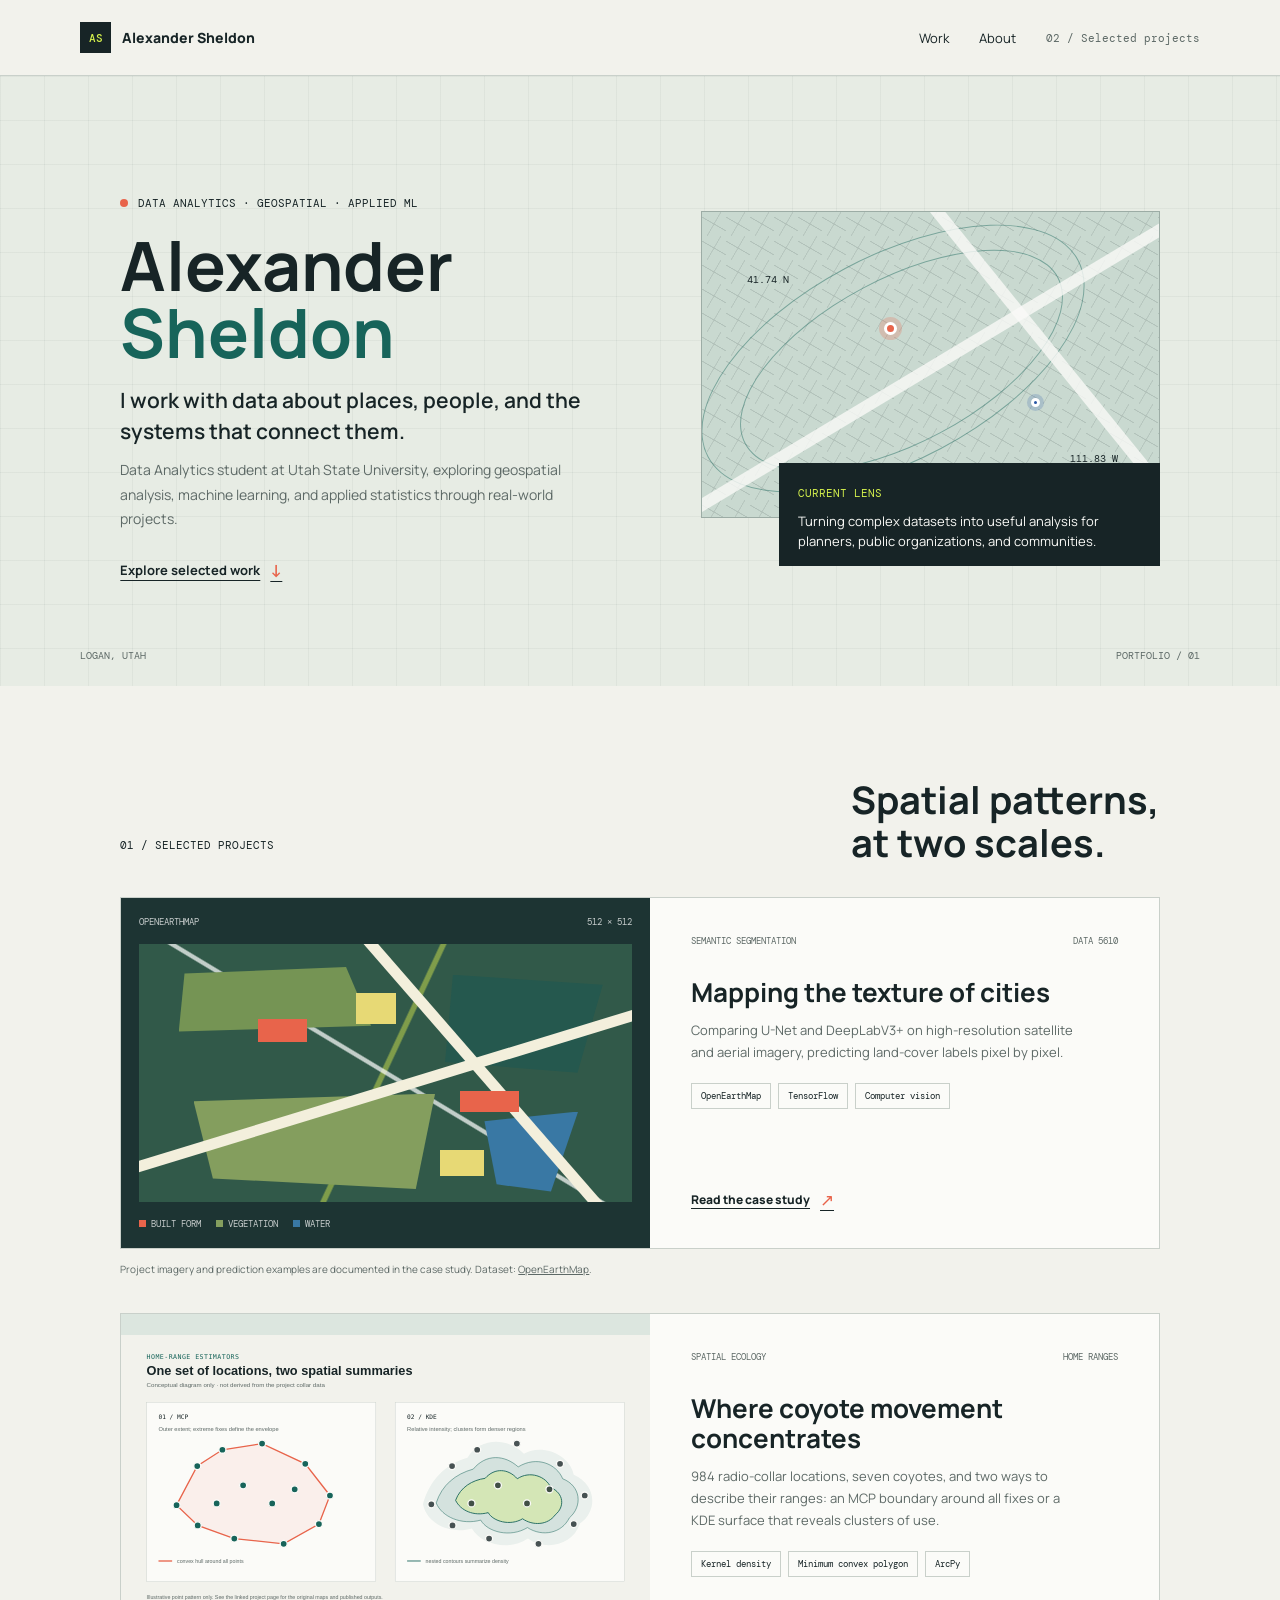
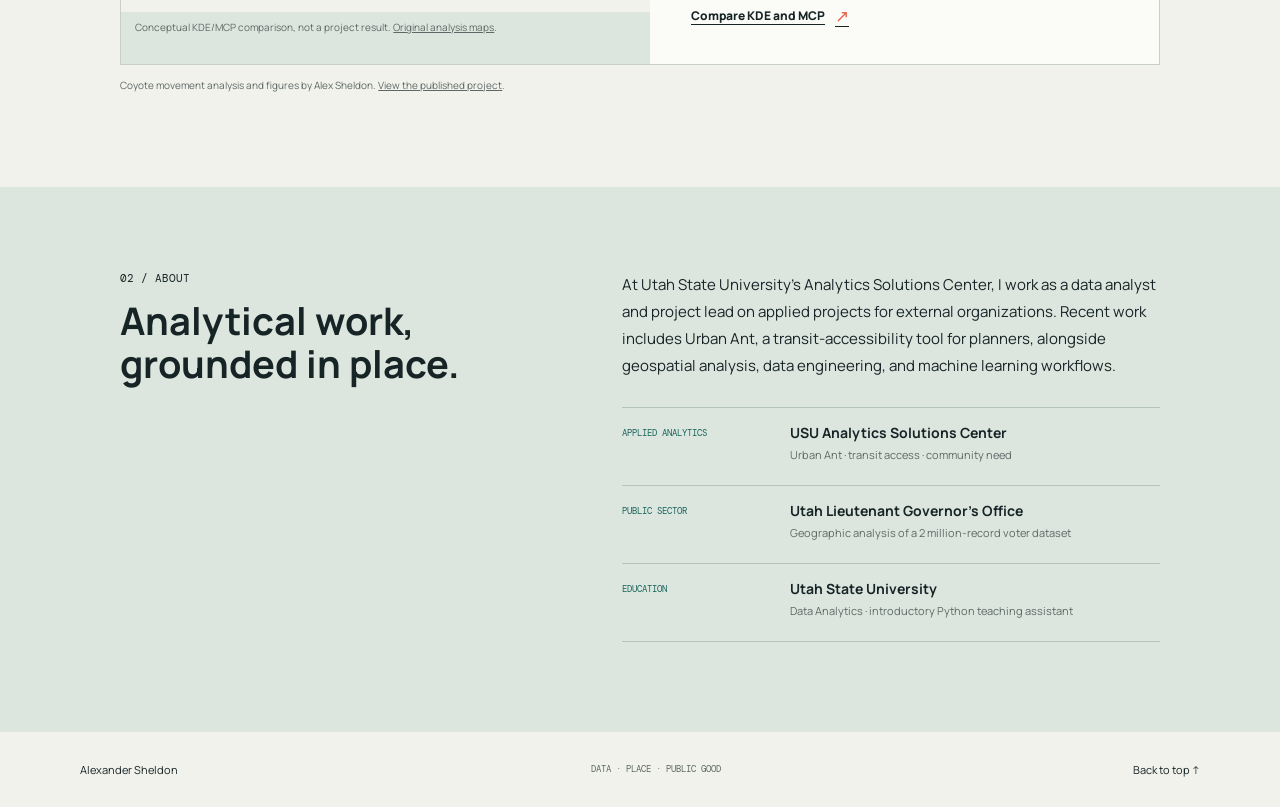
==== index.html @ 0cab78b7 "initial projects" ====
<!doctype html>
<html lang="en">
<head>
  <meta charset="utf-8">
  <meta name="viewport" content="width=device-width, initial-scale=1">
  <meta name="theme-color" content="#f2f2ec">
  <meta name="description" content="Alexander Sheldon is a Utah State University data analytics student working across geospatial analysis, machine learning, and applied statistics.">
  <title>Alexander Sheldon | Data, Place &amp; Analysis</title>
  <link rel="preconnect" href="https://fonts.googleapis.com">
  <link rel="preconnect" href="https://fonts.gstatic.com" crossorigin>
  <link href="https://fonts.googleapis.com/css2?family=DM+Mono:wght@400;500&family=Manrope:wght@400;500;600;700;800&display=swap" rel="stylesheet">
  <link rel="stylesheet" href="styles.css">
</head>
<body>
  <a class="skip-link" href="#main">Skip to content</a>
  <header class="site-header">
    <a class="wordmark" href="index.html" aria-label="Alexander Sheldon home">
      <span class="wordmark-mark">AS</span>
      <span>Alexander Sheldon</span>
    </a>
    <nav class="site-nav" aria-label="Main navigation">
      <a href="#work">Work</a>
      <a href="#about">About</a>
      <a class="nav-index" href="#work">02 / Selected projects</a>
    </nav>
  </header>

  <main id="main">
    <section class="intro" aria-labelledby="intro-title">
      <div class="intro-copy">
        <p class="eyebrow"><span class="eyebrow-dot"></span> Data analytics &middot; Geospatial &middot; Applied ML</p>
        <h1 id="intro-title">Alexander<br><span>Sheldon</span></h1>
        <p class="intro-lede">I work with data about places, people, and the systems that connect them.</p>
        <p class="intro-detail">Data Analytics student at Utah State University, exploring geospatial analysis, machine learning, and applied statistics through real-world projects.</p>
        <a class="text-link" href="#work">Explore selected work <span aria-hidden="true">&darr;</span></a>
      </div>
      <div class="intro-aside" aria-label="Current focus">
        <div class="map-grid" aria-hidden="true">
          <span class="map-ring map-ring-one"></span>
          <span class="map-ring map-ring-two"></span>
          <span class="map-path map-path-one"></span>
          <span class="map-path map-path-two"></span>
          <span class="map-point map-point-one"></span>
          <span class="map-point map-point-two"></span>
          <span class="map-label map-label-one">41.74 N</span>
          <span class="map-label map-label-two">111.83 W</span>
        </div>
        <div class="aside-caption">
          <span class="mono-label">CURRENT LENS</span>
          <p>Turning complex datasets into useful analysis for planners, public organizations, and communities.</p>
        </div>
      </div>
      <div class="intro-footer mono-label"><span>LOGAN, UTAH</span><span>PORTFOLIO / 01</span></div>
    </section>

    <section class="work-section section-wrap" id="work" aria-labelledby="work-title">
      <div class="section-heading">
        <p class="eyebrow">01 / Selected projects</p>
        <h2 id="work-title">Spatial patterns,<br>at two scales.</h2>
      </div>
      <article class="project-feature">
        <div class="project-graphic" aria-hidden="true">
          <div class="graphic-topline"><span>OPENEARTHMAP</span><span>512 &times; 512</span></div>
          <div class="graphic-map">
            <span class="graphic-block block-a"></span>
            <span class="graphic-block block-b"></span>
            <span class="graphic-block block-c"></span>
            <span class="graphic-road road-a"></span>
            <span class="graphic-road road-b"></span>
            <span class="graphic-water"></span>
            <span class="graphic-building building-a"></span>
            <span class="graphic-building building-b"></span>
            <span class="graphic-building building-c"></span>
            <span class="graphic-building building-d"></span>
          </div>
          <div class="graphic-legend"><span><i class="legend-building"></i> BUILT FORM</span><span><i class="legend-green"></i> VEGETATION</span><span><i class="legend-water"></i> WATER</span></div>
        </div>
        <div class="project-summary">
          <div class="project-meta mono-label"><span>SEMANTIC SEGMENTATION</span><span>DATA 5610</span></div>
          <h3>Mapping the texture of cities</h3>
          <p>Comparing U-Net and DeepLabV3+ on high-resolution satellite and aerial imagery, predicting land-cover labels pixel by pixel.</p>
          <div class="tag-row" aria-label="Project methods">
            <span>OpenEarthMap</span><span>TensorFlow</span><span>Computer vision</span>
          </div>
          <a class="arrow-link" href="projects/openearthmap-segmentation/index.html">Read the case study <span aria-hidden="true">&#8599;</span></a>
        </div>
      </article>
      <p class="attribution-note">Project imagery and prediction examples are documented in the case study. Dataset: <a href="https://doi.org/10.5281/zenodo.7223446">OpenEarthMap</a>.</p>
      <article class="project-feature project-feature-secondary">
        <figure class="project-image">
          <img src="assets/coyote-kde-mcp-schematic.svg" alt="Conceptual comparison: an MCP polygon follows the outermost points, while KDE density contours surround the denser clusters. This is not a map of the study data.">
          <figcaption>Conceptual KDE/MCP comparison, not a project result. <a href="https://sites.google.com/view/alexandersheldon-portfolio/home-range-analysis-a-geospatial-analysis-of-coyote-movement-patterns">Original analysis maps</a>.</figcaption>
        </figure>
        <div class="project-summary">
          <div class="project-meta mono-label"><span>SPATIAL ECOLOGY</span><span>HOME RANGES</span></div>
          <h3>Where coyote movement concentrates</h3>
          <p>984 radio-collar locations, seven coyotes, and two ways to describe their ranges: an MCP boundary around all fixes or a KDE surface that reveals clusters of use.</p>
          <div class="tag-row" aria-label="Project methods">
            <span>Kernel density</span><span>Minimum convex polygon</span><span>ArcPy</span>
          </div>
          <a class="arrow-link" href="projects/coyote-home-range/index.html">Compare KDE and MCP <span aria-hidden="true">&#8599;</span></a>
        </div>
      </article>
      <p class="attribution-note">Coyote movement analysis and figures by Alex Sheldon. <a href="https://sites.google.com/view/alexandersheldon-portfolio/home-range-analysis-a-geospatial-analysis-of-coyote-movement-patterns">View the published project</a>.</p>
    </section>

    <section class="about-section" id="about" aria-labelledby="about-title">
      <div class="section-wrap about-grid">
        <div>
          <p class="eyebrow">02 / About</p>
          <h2 id="about-title">Analytical work,<br>grounded in place.</h2>
        </div>
        <div class="about-copy">
          <p>At Utah State University's Analytics Solutions Center, I work as a data analyst and project lead on applied projects for external organizations. Recent work includes Urban Ant, a transit-accessibility tool for planners, alongside geospatial analysis, data engineering, and machine learning workflows.</p>
          <div class="experience-list">
            <article class="experience-row">
              <span class="mono-label">APPLIED ANALYTICS</span>
              <div><h3>USU Analytics Solutions Center</h3><p>Urban Ant &middot; transit access &middot; community need</p></div>
            </article>
            <article class="experience-row">
              <span class="mono-label">PUBLIC SECTOR</span>
              <div><h3>Utah Lieutenant Governor's Office</h3><p>Geographic analysis of a 2 million-record voter dataset</p></div>
            </article>
            <article class="experience-row">
              <span class="mono-label">EDUCATION</span>
              <div><h3>Utah State University</h3><p>Data Analytics &middot; introductory Python teaching assistant</p></div>
            </article>
          </div>
        </div>
      </div>
    </section>
  </main>

  <footer class="site-footer">
    <span>Alexander Sheldon</span>
    <span class="mono-label">DATA &middot; PLACE &middot; PUBLIC GOOD</span>
    <a href="#main">Back to top &uarr;</a>
  </footer>
</body>
</html>
---- styles.css ----
:root {
  color-scheme: light;
  --paper: #f2f2ec;
  --white: #fbfbf8;
  --ink: #172426;
  --muted: #5d6966;
  --line: #c9d0ca;
  --forest: #17645a;
  --lime: #d3ef4c;
  --coral: #e8644b;
  --blue: #2856a4;
  --mono: "DM Mono", "Courier New", monospace;
  --sans: "Manrope", "Segoe UI", sans-serif;
  font-family: var(--sans);
  font-synthesis: none;
  text-rendering: optimizeLegibility;
  background: var(--paper);
  color: var(--ink);
}

* { box-sizing: border-box; }

html { scroll-behavior: smooth; }

body {
  margin: 0;
  min-width: 320px;
  background: var(--paper);
  color: var(--ink);
}

a { color: inherit; }

a:focus-visible {
  outline: 3px solid var(--coral);
  outline-offset: 4px;
}

.skip-link {
  position: absolute;
  z-index: 10;
  top: 8px;
  left: 8px;
  padding: 10px 14px;
  transform: translateY(-160%);
  background: var(--ink);
  color: white;
}

.skip-link:focus { transform: translateY(0); }

.site-header {
  min-height: 76px;
  padding: 0 6.25%;
  display: flex;
  align-items: center;
  justify-content: space-between;
  border-bottom: 1px solid var(--line);
}

.wordmark {
  display: inline-flex;
  align-items: center;
  gap: 11px;
  text-decoration: none;
  font-size: 14px;
  font-weight: 800;
}

.wordmark-mark {
  width: 31px;
  aspect-ratio: 1;
  display: grid;
  place-items: center;
  background: var(--ink);
  color: var(--lime);
  font: 500 11px var(--mono);
}

.site-nav { display: flex; align-items: center; gap: 30px; }
.site-nav a { font-size: 13px; text-decoration: none; }
.site-nav a:hover, .text-link:hover, .arrow-link:hover { color: var(--forest); }
.site-nav .nav-index { color: var(--muted); font: 11px var(--mono); }

.intro {
  position: relative;
  min-height: 610px;
  padding: 82px 9.4% 67px;
  display: grid;
  grid-template-columns: minmax(0, 1.05fr) minmax(320px, .95fr);
  align-items: center;
  gap: 7%;
  overflow: hidden;
  background-color: #e7ece4;
  background-image: linear-gradient(rgba(23, 36, 38, .045) 1px, transparent 1px), linear-gradient(90deg, rgba(23, 36, 38, .045) 1px, transparent 1px);
  background-size: 44px 44px;
}

.intro-copy { position: relative; z-index: 1; max-width: 610px; }
.eyebrow, .mono-label { font: 11px var(--mono); letter-spacing: 0; }
.eyebrow { display: flex; align-items: center; gap: 10px; margin: 0 0 22px; text-transform: uppercase; }
.eyebrow-dot { width: 8px; height: 8px; border-radius: 50%; background: var(--coral); }

h1, h2, h3, p { margin-top: 0; }

h1 {
  margin-bottom: 20px;
  font-size: 68px;
  line-height: .98;
  font-weight: 700;
}

h1 span { color: var(--forest); }
.intro-lede { max-width: 480px; margin-bottom: 12px; font-size: 21px; line-height: 1.45; font-weight: 600; }
.intro-detail { max-width: 460px; margin-bottom: 26px; color: var(--muted); font-size: 14px; line-height: 1.75; }
.text-link { display: inline-flex; align-items: center; gap: 10px; font-size: 13px; font-weight: 700; text-decoration-thickness: 1px; text-underline-offset: 5px; }
.text-link span { color: var(--coral); font-size: 17px; }

.intro-aside { position: relative; min-height: 355px; align-self: center; display: flex; align-items: flex-end; }
.map-grid { position: absolute; inset: 0 0 48px; overflow: hidden; background: #c9d9d0; border: 1px solid rgba(23, 36, 38, .25); }
.map-grid::before, .map-grid::after { content: ""; position: absolute; inset: 0; background-size: 24px 24px; pointer-events: none; }
.map-grid::before { background-image: linear-gradient(30deg, transparent 48%, rgba(23, 36, 38, .13) 49%, rgba(23, 36, 38, .13) 51%, transparent 52%); }
.map-grid::after { background-image: linear-gradient(120deg, transparent 48%, rgba(23, 36, 38, .1) 49%, rgba(23, 36, 38, .1) 51%, transparent 52%); }
.map-ring { position: absolute; z-index: 1; border: 1px solid rgba(23, 100, 90, .45); border-radius: 50%; transform: rotate(-28deg); }
.map-ring-one { width: 355px; height: 165px; top: 66px; left: 5%; }
.map-ring-two { width: 420px; height: 205px; top: 44px; left: -4%; }
.map-path { position: absolute; z-index: 2; height: 12px; background: rgba(251, 251, 248, .8); transform: rotate(-31deg); }
.map-path-one { width: 125%; top: 48%; left: -11%; }
.map-path-two { width: 85%; top: 33%; left: 28%; transform: rotate(51deg); }
.map-point { position: absolute; z-index: 3; width: 13px; height: 13px; border: 3px solid white; border-radius: 50%; background: var(--coral); box-shadow: 0 0 0 5px rgba(232, 100, 75, .24); }
.map-point-one { top: 36%; left: 40%; }
.map-point-two { top: 61%; left: 72%; width: 9px; height: 9px; background: var(--blue); box-shadow: 0 0 0 4px rgba(40, 86, 164, .2); }
.map-label { position: absolute; z-index: 3; color: var(--ink); font: 10px var(--mono); }
.map-label-one { top: 20%; left: 10%; }
.map-label-two { right: 9%; bottom: 17%; }
.aside-caption { position: relative; z-index: 4; width: 83%; margin-left: auto; padding: 17px 19px 15px; background: var(--ink); color: var(--white); }
.aside-caption .mono-label { color: var(--lime); }
.aside-caption p { margin: 9px 0 0; font-size: 13px; line-height: 1.55; }
.intro-footer { position: absolute; right: 6.25%; bottom: 24px; left: 6.25%; display: flex; justify-content: space-between; color: var(--muted); font-size: 10px; }

.section-wrap { padding-right: 9.4%; padding-left: 9.4%; }
.work-section { padding-top: 92px; padding-bottom: 94px; }
.section-heading { display: flex; align-items: flex-end; justify-content: space-between; gap: 30px; margin-bottom: 33px; }
.section-heading .eyebrow { margin-bottom: 12px; }
h2 { margin-bottom: 0; font-size: 38px; line-height: 1.13; font-weight: 700; }
.project-feature { display: grid; grid-template-columns: 1.02fr .98fr; min-height: 350px; border: 1px solid var(--line); background: var(--white); }
.project-feature-secondary { margin-top: 36px; }
.project-image { min-height: 350px; margin: 0; display: flex; flex-direction: column; justify-content: center; overflow: hidden; background: #dce6df; }
.project-image img { width: 100%; height: auto; display: block; }
.project-image figcaption { padding: 8px 14px; color: var(--muted); font-size: 10px; line-height: 1.45; }
.project-graphic { min-height: 350px; padding: 18px; display: flex; flex-direction: column; justify-content: space-between; overflow: hidden; background: #1d3433; color: #fff; }
.graphic-topline, .graphic-legend { display: flex; justify-content: space-between; gap: 10px; color: rgba(255,255,255,.75); font: 9px var(--mono); }
.graphic-map { position: relative; flex: 1; margin: 16px 0; overflow: hidden; background: #315949; background-image: linear-gradient(31deg, transparent 49.5%, rgba(255,255,255,.7) 49.8%, rgba(255,255,255,.7) 50.4%, transparent 50.7%), linear-gradient(115deg, transparent 49%, rgba(222,239,76,.45) 49.3%, rgba(222,239,76,.45) 50%, transparent 50.3%); }
.graphic-block { position: absolute; display: block; background: #759454; }
.block-a { width: 39%; height: 25%; left: 8%; top: 9%; clip-path: polygon(3% 10%, 87% 0, 100% 91%, 0 100%); }
.block-b { width: 32%; height: 38%; right: 6%; top: 12%; background: #25584e; clip-path: polygon(5% 0, 100% 10%, 84% 100%, 0 89%); }
.block-c { width: 49%; height: 37%; left: 11%; bottom: 5%; background: #849e5e; clip-path: polygon(0 8%, 100% 0, 92% 100%, 8% 89%); }
.graphic-road { position: absolute; z-index: 2; display: block; height: 11px; background: #f3efdc; }
.road-a { width: 130%; top: 53%; left: -12%; transform: rotate(-17deg); }
.road-b { width: 85%; top: 39%; left: 23%; transform: rotate(49deg); }
.graphic-water { position: absolute; z-index: 1; right: 11%; bottom: 4%; width: 19%; height: 31%; background: #3978a4; clip-path: polygon(0 12%, 100% 0, 71% 100%, 13% 91%); }
.graphic-building { position: absolute; z-index: 3; display: block; background: var(--coral); }
.building-a { width: 10%; height: 9%; left: 24%; top: 29%; }
.building-b { width: 8%; height: 12%; left: 44%; top: 19%; background: #e7d975; }
.building-c { width: 12%; height: 8%; right: 23%; top: 57%; }
.building-d { width: 9%; height: 10%; left: 61%; bottom: 10%; background: #e7d975; }
.graphic-legend { justify-content: flex-start; gap: 15px; }
.graphic-legend span { display: inline-flex; align-items: center; gap: 5px; }
.graphic-legend i { width: 7px; height: 7px; display: inline-block; }
.legend-building { background: var(--coral); }
.legend-green { background: #849e5e; }
.legend-water { background: #3978a4; }
.project-summary { padding: 37px 8%; display: flex; flex-direction: column; align-items: flex-start; }
.project-meta { width: 100%; display: flex; justify-content: space-between; gap: 12px; color: var(--muted); font-size: 9px; }
.project-summary h3 { margin: 31px 0 11px; font-size: 26px; line-height: 1.15; }
.project-summary > p { max-width: 390px; margin-bottom: 20px; color: var(--muted); font-size: 13px; line-height: 1.7; }
.tag-row { display: flex; flex-wrap: wrap; gap: 7px; margin-bottom: 25px; }
.tag-row span { padding: 6px 9px; border: 1px solid var(--line); font: 9px var(--mono); }
.arrow-link { margin-top: auto; display: inline-flex; align-items: center; gap: 10px; font-size: 12px; font-weight: 800; text-decoration-thickness: 1px; text-underline-offset: 4px; }
.arrow-link span { color: var(--coral); font-size: 17px; }
.attribution-note { margin: 13px 0 0; color: var(--muted); font-size: 10px; line-height: 1.5; }

.about-section { padding: 84px 0 90px; background: #dce6df; }
.about-grid { display: grid; grid-template-columns: .85fr 1.15fr; gap: 10%; }
.about-grid .eyebrow { margin-bottom: 14px; }
.about-copy > p { margin-bottom: 28px; font-size: 15px; line-height: 1.8; }
.experience-list { border-top: 1px solid #b5c4bb; }
.experience-row { min-height: 78px; padding: 15px 0; display: grid; grid-template-columns: 150px 1fr; gap: 18px; border-bottom: 1px solid #b5c4bb; }
.experience-row > .mono-label { padding-top: 4px; color: var(--forest); font-size: 9px; }
.experience-row h3 { margin-bottom: 5px; font-size: 14px; }
.experience-row p { margin: 0; color: var(--muted); font-size: 11px; line-height: 1.5; }

.site-footer { min-height: 75px; padding: 18px 6.25%; display: flex; align-items: center; justify-content: space-between; gap: 16px; font-size: 11px; }
.site-footer .mono-label { color: var(--muted); font-size: 9px; }
.site-footer a { text-decoration: none; }

.project-main { max-width: 1240px; margin: 0 auto; padding: 34px 8% 92px; }
.project-breadcrumb { margin-bottom: 38px; color: var(--muted); font: 10px var(--mono); }
.project-breadcrumb a { text-underline-offset: 3px; }
.project-hero-heading { max-width: 980px; margin-bottom: 34px; }
.project-kicker { margin-bottom: 16px; color: var(--forest); font: 11px var(--mono); }
.project-title { max-width: 900px; margin-bottom: 18px; font-size: 58px; line-height: 1.02; }
.project-lede { max-width: 760px; margin-bottom: 0; color: var(--muted); font-size: 18px; line-height: 1.65; }
.project-facts { margin: 29px 0 31px; display: grid; grid-template-columns: repeat(4, 1fr); border-top: 1px solid var(--line); border-bottom: 1px solid var(--line); }
.project-facts div { padding: 14px 12px 14px 0; }
.project-facts div + div { padding-left: 14px; border-left: 1px solid var(--line); }
.project-facts dt { margin-bottom: 6px; color: var(--muted); font: 9px var(--mono); text-transform: uppercase; }
.project-facts dd { margin: 0; font-size: 12px; font-weight: 700; }
.comparison-figure { margin: 0; background: var(--ink); }
.comparison-figure img { width: 100%; height: auto; display: block; }
.comparison-figure figcaption { padding: 12px 15px; color: rgba(255,255,255,.83); font-size: 11px; line-height: 1.5; }
.project-content { margin-top: 74px; }
.project-section { padding: 32px 0 38px; display: grid; grid-template-columns: minmax(170px, .55fr) minmax(0, 1.45fr); gap: 8%; border-top: 1px solid var(--line); }
.project-section > div { min-width: 0; }
.section-number { margin-bottom: 10px; color: var(--coral); font: 10px var(--mono); }
.project-section h2 { font-size: 26px; }
.project-copy p { margin-bottom: 16px; color: #33423f; font-size: 14px; line-height: 1.8; }
.project-copy p:last-child { margin-bottom: 0; }
.class-list { margin: 20px 0 0; padding: 0; display: flex; flex-wrap: wrap; gap: 7px; list-style: none; }
.class-list li { padding: 7px 10px; border: 1px solid var(--line); background: var(--white); font-size: 11px; }
.class-warning { margin-top: 21px; padding: 15px 18px; border-left: 4px solid var(--coral); background: #f8e9df; }
.class-warning p { margin: 0; color: var(--ink); font-size: 12px; line-height: 1.7; }
.model-list { border-top: 1px solid var(--line); }
.model-row { padding: 20px 0; display: grid; grid-template-columns: 170px 1fr; gap: 20px; border-bottom: 1px solid var(--line); }
.model-row h3 { margin: 0; font-size: 16px; }
.model-row p { margin: 0; color: var(--muted); font-size: 13px; line-height: 1.7; }
.metric-wrap { max-width: 100%; overflow-x: auto; }
.metric-table { width: 100%; border-collapse: collapse; text-align: left; font-size: 12px; }
.metric-table caption { padding: 0 0 9px; color: var(--muted); font-size: 11px; text-align: left; }
.metric-table th, .metric-table td { padding: 13px 12px; border-bottom: 1px solid var(--line); white-space: nowrap; }
.metric-table th { color: var(--muted); font: 9px var(--mono); text-transform: uppercase; }
.metric-table tbody th { color: var(--ink); font: 700 12px var(--sans); text-transform: none; }
.metric-note { margin-top: 17px !important; padding: 15px 18px; background: #e5ece5; font-size: 12px !important; }
.observation-list { margin: 0; padding-left: 19px; }
.observation-list li { margin: 0 0 11px; color: #33423f; font-size: 13px; line-height: 1.7; }
.project-source-list { margin: 0; padding: 0; list-style: none; border-top: 1px solid var(--line); }
.project-source-list li { padding: 13px 0; border-bottom: 1px solid var(--line); font-size: 12px; line-height: 1.5; }
.project-source-list a { font-weight: 700; text-underline-offset: 3px; }
.citation { margin-top: 21px !important; color: var(--muted) !important; font-size: 11px !important; }
.back-to-work { display: inline-block; margin-top: 40px; font-size: 12px; font-weight: 800; text-underline-offset: 4px; }
.project-figure-grid { display: grid; grid-template-columns: repeat(2, minmax(0, 1fr)); gap: 16px; }
.home-range-figure { min-width: 0; margin: 0; border: 1px solid var(--line); background: var(--white); }
.home-range-figure img { width: 100%; height: auto; display: block; }
.home-range-figure figcaption { padding: 11px 13px; color: var(--muted); font-size: 11px; line-height: 1.55; }
.method-table { width: 100%; border-collapse: collapse; text-align: left; font-size: 12px; }
.method-table th, .method-table td { padding: 13px 11px; border-bottom: 1px solid var(--line); vertical-align: top; line-height: 1.6; }
.method-table thead th { color: var(--muted); font: 9px var(--mono); text-transform: uppercase; }
.method-table tbody th { width: 115px; font-size: 12px; }
.method-table-wrap { max-width: 100%; overflow-x: auto; }

@media (max-width: 850px) {
  .intro { min-height: auto; padding: 66px 7% 80px; grid-template-columns: 1fr; gap: 35px; }
  .intro-aside { width: min(100%, 540px); min-height: 310px; }
  .section-wrap { padding-right: 7%; padding-left: 7%; }
  .project-summary { padding: 30px 7%; }
  .project-image { min-height: 0; }
  .about-grid { grid-template-columns: 1fr; gap: 27px; }
  .project-main { padding-right: 7%; padding-left: 7%; }
  .project-facts { grid-template-columns: repeat(2, 1fr); }
  .project-facts div:nth-child(3) { padding-left: 0; border-left: 0; }
  .project-facts div:nth-child(n + 3) { border-top: 1px solid var(--line); }
}

@media (max-width: 600px) {
  .site-header { min-height: 65px; padding: 0 5%; }
  .site-nav { gap: 16px; }
  .site-nav a { font-size: 12px; }
  .site-nav .nav-index { display: none; }
  .wordmark { gap: 8px; font-size: 12px; }
  .intro { padding: 57px 6% 74px; }
  h1 { font-size: 52px; }
  .intro-lede { font-size: 18px; }
  .intro-detail { font-size: 13px; }
  .intro-aside { min-height: 260px; }
  .map-ring-one { left: -5%; }
  .map-ring-two { left: -18%; }
  .aside-caption { width: 91%; padding: 14px; }
  .intro-footer { right: 6%; left: 6%; bottom: 18px; font-size: 9px; }
  .work-section { padding-top: 66px; padding-bottom: 68px; }
  .section-heading { display: block; margin-bottom: 23px; }
  h2 { font-size: 31px; }
  .project-feature { grid-template-columns: 1fr; }
  .project-graphic { min-height: 270px; }
  .project-summary { min-height: 300px; padding: 27px 6%; }
  .project-image { min-height: 0; }
  .project-summary h3 { margin-top: 23px; font-size: 22px; }
  .about-section { padding: 65px 0; }
  .about-copy > p { font-size: 14px; }
  .experience-row { grid-template-columns: 1fr; gap: 7px; }
  .site-footer { padding: 18px 5%; flex-wrap: wrap; }
  .site-footer .mono-label { display: none; }
  .project-main { padding: 25px 6% 65px; }
  .project-breadcrumb { margin-bottom: 27px; }
  .project-title { font-size: 39px; }
  .project-lede { font-size: 15px; }
  .project-facts div { padding-top: 12px; padding-bottom: 12px; }
  .project-facts dd { font-size: 11px; }
  .project-content { margin-top: 49px; }
  .project-section { padding: 25px 0 29px; grid-template-columns: 1fr; gap: 18px; }
  .project-section h2 { font-size: 23px; }
  .model-row { grid-template-columns: 1fr; gap: 7px; }
  .metric-table th, .metric-table td { padding: 11px 9px; }
  .project-figure-grid { grid-template-columns: 1fr; }
  .method-table th, .method-table td { padding: 10px 8px; }
}

@media (prefers-reduced-motion: reduce) {
  html { scroll-behavior: auto; }
}
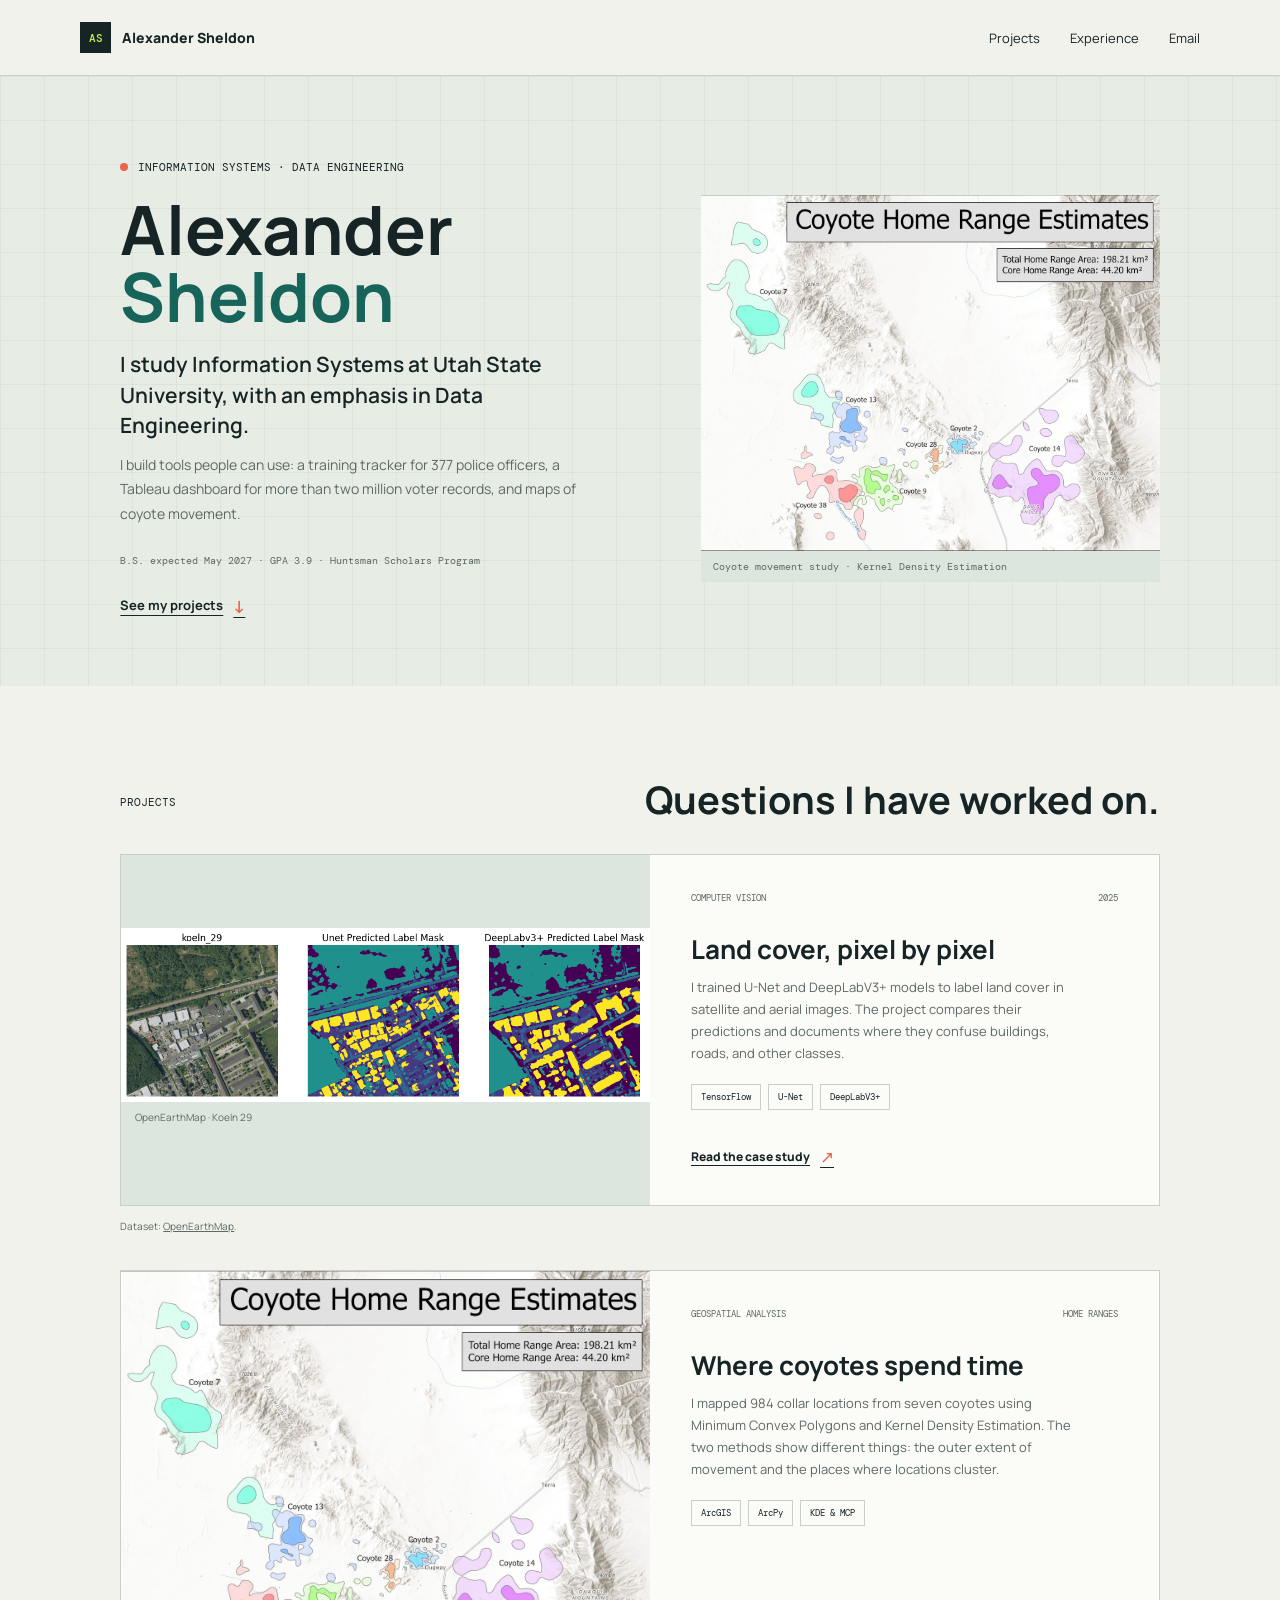
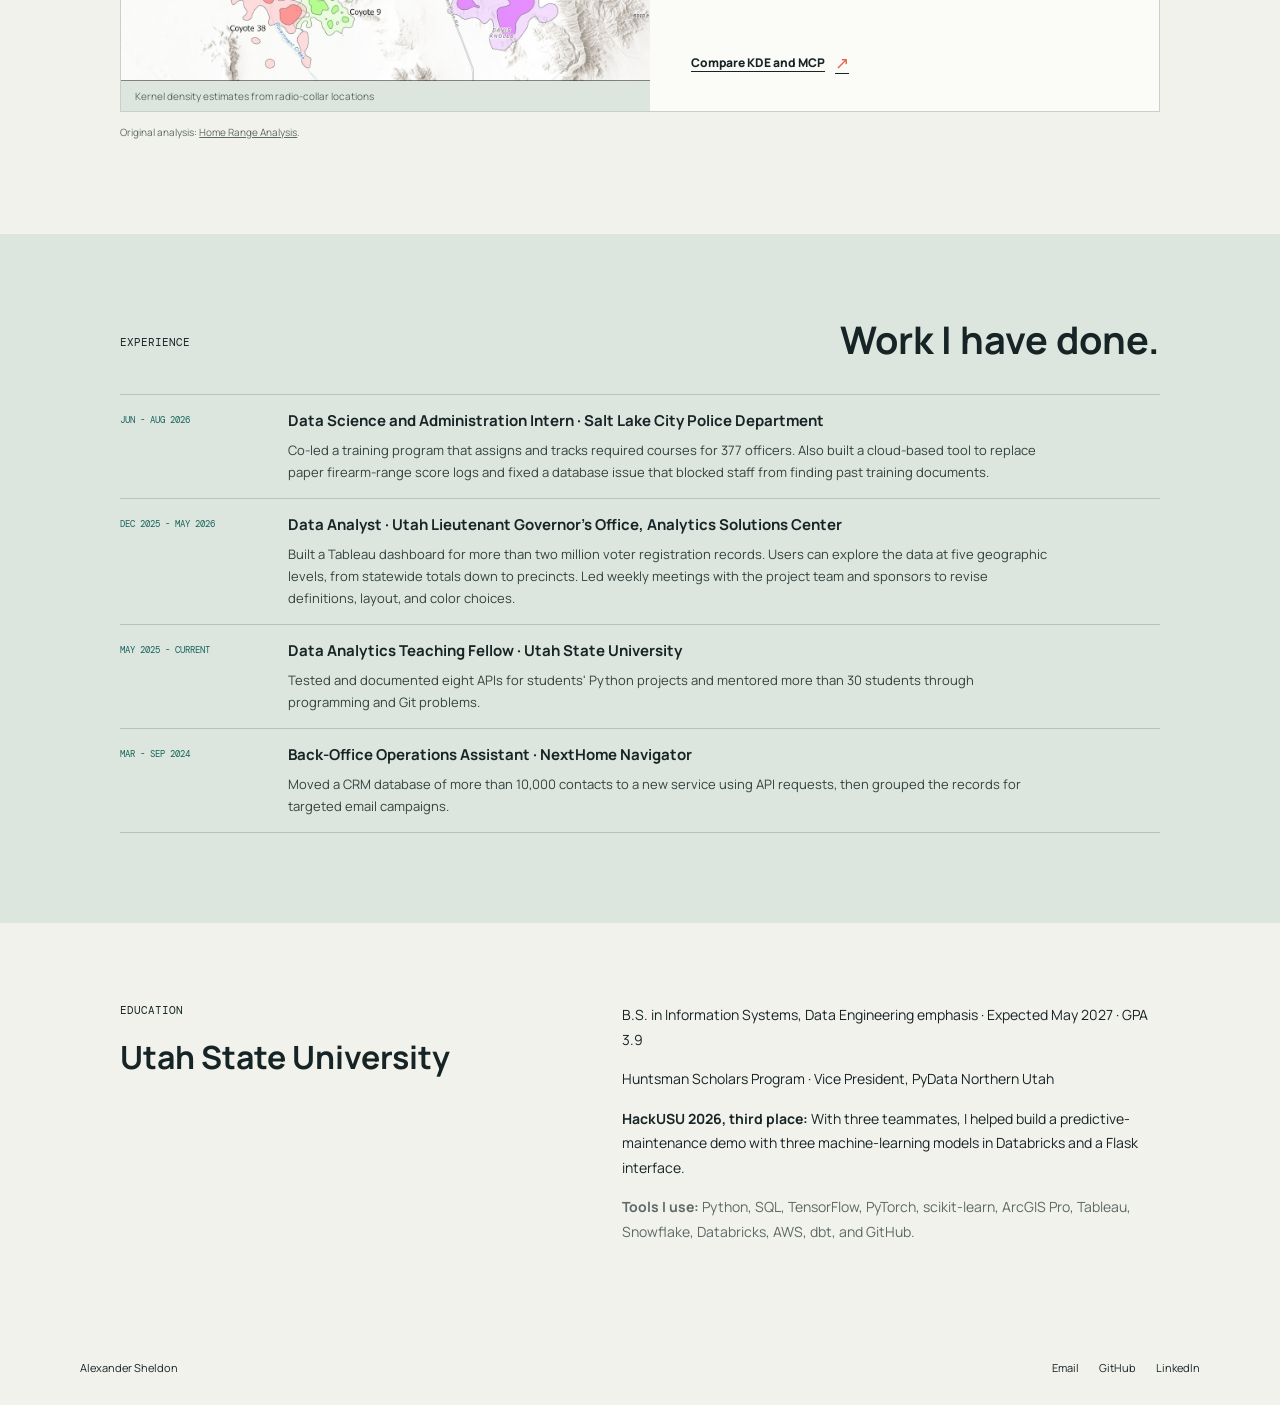
==== commit 4e3b822d: "updating coyote and segmentation projects" ====
--- a/index.html
+++ b/index.html
@@ -4,8 +4,8 @@
   <meta charset="utf-8">
   <meta name="viewport" content="width=device-width, initial-scale=1">
   <meta name="theme-color" content="#f2f2ec">
-  <meta name="description" content="Alexander Sheldon is a Utah State University data analytics student working across geospatial analysis, machine learning, and applied statistics.">
-  <title>Alexander Sheldon | Data, Place &amp; Analysis</title>
+  <meta name="description" content="Alexander Sheldon studies Information Systems with a Data Engineering emphasis at Utah State University. His work includes public-sector dashboards, Python teaching, and geospatial analysis.">
+  <title>Alexander Sheldon | Information Systems &amp; Data Engineering</title>
   <link rel="preconnect" href="https://fonts.googleapis.com">
   <link rel="preconnect" href="https://fonts.gstatic.com" crossorigin>
   <link href="https://fonts.googleapis.com/css2?family=DM+Mono:wght@400;500&family=Manrope:wght@400;500;600;700;800&display=swap" rel="stylesheet">
@@ -19,113 +19,105 @@
       <span>Alexander Sheldon</span>
     </a>
     <nav class="site-nav" aria-label="Main navigation">
-      <a href="#work">Work</a>
-      <a href="#about">About</a>
-      <a class="nav-index" href="#work">02 / Selected projects</a>
+      <a href="#work">Projects</a>
+      <a href="#experience">Experience</a>
+      <a href="mailto:Alexander.Sheldon@usu.edu">Email</a>
     </nav>
   </header>
 
   <main id="main">
     <section class="intro" aria-labelledby="intro-title">
       <div class="intro-copy">
-        <p class="eyebrow"><span class="eyebrow-dot"></span> Data analytics &middot; Geospatial &middot; Applied ML</p>
+        <p class="eyebrow"><span class="eyebrow-dot"></span> INFORMATION SYSTEMS &middot; DATA ENGINEERING</p>
         <h1 id="intro-title">Alexander<br><span>Sheldon</span></h1>
-        <p class="intro-lede">I work with data about places, people, and the systems that connect them.</p>
-        <p class="intro-detail">Data Analytics student at Utah State University, exploring geospatial analysis, machine learning, and applied statistics through real-world projects.</p>
-        <a class="text-link" href="#work">Explore selected work <span aria-hidden="true">&darr;</span></a>
+        <p class="intro-lede">I study Information Systems at Utah State University, with an emphasis in Data Engineering.</p>
+        <p class="intro-detail">I build tools people can use: a training tracker for 377 police officers, a Tableau dashboard for more than two million voter records, and maps of coyote movement.</p>
+        <p class="intro-credential">B.S. expected May 2027 <span aria-hidden="true">&middot;</span> GPA 3.9 <span aria-hidden="true">&middot;</span> Huntsman Scholars Program</p>
+        <a class="text-link" href="#work">See my projects <span aria-hidden="true">&darr;</span></a>
       </div>
-      <div class="intro-aside" aria-label="Current focus">
-        <div class="map-grid" aria-hidden="true">
-          <span class="map-ring map-ring-one"></span>
-          <span class="map-ring map-ring-two"></span>
-          <span class="map-path map-path-one"></span>
-          <span class="map-path map-path-two"></span>
-          <span class="map-point map-point-one"></span>
-          <span class="map-point map-point-two"></span>
-          <span class="map-label map-label-one">41.74 N</span>
-          <span class="map-label map-label-two">111.83 W</span>
-        </div>
-        <div class="aside-caption">
-          <span class="mono-label">CURRENT LENS</span>
-          <p>Turning complex datasets into useful analysis for planners, public organizations, and communities.</p>
-        </div>
-      </div>
-      <div class="intro-footer mono-label"><span>LOGAN, UTAH</span><span>PORTFOLIO / 01</span></div>
+      <figure class="intro-visual">
+        <img src="assets/kde-estimates.jpg" alt="Kernel density home-range estimates mapped from coyote tracking locations.">
+        <figcaption>Coyote movement study &middot; Kernel Density Estimation</figcaption>
+      </figure>
     </section>
 
     <section class="work-section section-wrap" id="work" aria-labelledby="work-title">
       <div class="section-heading">
-        <p class="eyebrow">01 / Selected projects</p>
-        <h2 id="work-title">Spatial patterns,<br>at two scales.</h2>
+        <p class="eyebrow">PROJECTS</p>
+        <h2 id="work-title">Questions I have worked on.</h2>
       </div>
       <article class="project-feature">
-        <div class="project-graphic" aria-hidden="true">
-          <div class="graphic-topline"><span>OPENEARTHMAP</span><span>512 &times; 512</span></div>
-          <div class="graphic-map">
-            <span class="graphic-block block-a"></span>
-            <span class="graphic-block block-b"></span>
-            <span class="graphic-block block-c"></span>
-            <span class="graphic-road road-a"></span>
-            <span class="graphic-road road-b"></span>
-            <span class="graphic-water"></span>
-            <span class="graphic-building building-a"></span>
-            <span class="graphic-building building-b"></span>
-            <span class="graphic-building building-c"></span>
-            <span class="graphic-building building-d"></span>
-          </div>
-          <div class="graphic-legend"><span><i class="legend-building"></i> BUILT FORM</span><span><i class="legend-green"></i> VEGETATION</span><span><i class="legend-water"></i> WATER</span></div>
-        </div>
+        <figure class="project-image project-image-dark">
+          <img src="assets/koeln_29.png" alt="Koeln 29 from the land-cover segmentation project.">
+          <figcaption>OpenEarthMap &middot; Koeln 29</figcaption>
+        </figure>
         <div class="project-summary">
-          <div class="project-meta mono-label"><span>SEMANTIC SEGMENTATION</span><span>DATA 5610</span></div>
-          <h3>Mapping the texture of cities</h3>
-          <p>Comparing U-Net and DeepLabV3+ on high-resolution satellite and aerial imagery, predicting land-cover labels pixel by pixel.</p>
+          <div class="project-meta mono-label"><span>COMPUTER VISION</span><span>2025</span></div>
+          <h3>Land cover, pixel by pixel</h3>
+          <p>I trained U-Net and DeepLabV3+ models to label land cover in satellite and aerial images. The project compares their predictions and documents where they confuse buildings, roads, and other classes.</p>
           <div class="tag-row" aria-label="Project methods">
-            <span>OpenEarthMap</span><span>TensorFlow</span><span>Computer vision</span>
+            <span>TensorFlow</span><span>U-Net</span><span>DeepLabV3+</span>
           </div>
           <a class="arrow-link" href="projects/openearthmap-segmentation/index.html">Read the case study <span aria-hidden="true">&#8599;</span></a>
         </div>
       </article>
-      <p class="attribution-note">Project imagery and prediction examples are documented in the case study. Dataset: <a href="https://doi.org/10.5281/zenodo.7223446">OpenEarthMap</a>.</p>
+      <p class="attribution-note">Dataset: <a href="https://doi.org/10.5281/zenodo.7223446">OpenEarthMap</a>.</p>
       <article class="project-feature project-feature-secondary">
         <figure class="project-image">
-          <img src="assets/coyote-kde-mcp-schematic.svg" alt="Conceptual comparison: an MCP polygon follows the outermost points, while KDE density contours surround the denser clusters. This is not a map of the study data.">
-          <figcaption>Conceptual KDE/MCP comparison, not a project result. <a href="https://sites.google.com/view/alexandersheldon-portfolio/home-range-analysis-a-geospatial-analysis-of-coyote-movement-patterns">Original analysis maps</a>.</figcaption>
+          <img src="assets/kde-estimates.jpg" alt="Kernel Density Estimation estimates for coyote home ranges from radio-collar locations.">
+          <figcaption>Kernel density estimates from radio-collar locations</figcaption>
         </figure>
         <div class="project-summary">
-          <div class="project-meta mono-label"><span>SPATIAL ECOLOGY</span><span>HOME RANGES</span></div>
-          <h3>Where coyote movement concentrates</h3>
-          <p>984 radio-collar locations, seven coyotes, and two ways to describe their ranges: an MCP boundary around all fixes or a KDE surface that reveals clusters of use.</p>
+          <div class="project-meta mono-label"><span>GEOSPATIAL ANALYSIS</span><span>HOME RANGES</span></div>
+          <h3>Where coyotes spend time</h3>
+          <p>I mapped 984 collar locations from seven coyotes using Minimum Convex Polygons and Kernel Density Estimation. The two methods show different things: the outer extent of movement and the places where locations cluster.</p>
           <div class="tag-row" aria-label="Project methods">
-            <span>Kernel density</span><span>Minimum convex polygon</span><span>ArcPy</span>
+            <span>ArcGIS</span><span>ArcPy</span><span>KDE &amp; MCP</span>
           </div>
           <a class="arrow-link" href="projects/coyote-home-range/index.html">Compare KDE and MCP <span aria-hidden="true">&#8599;</span></a>
         </div>
       </article>
-      <p class="attribution-note">Coyote movement analysis and figures by Alex Sheldon. <a href="https://sites.google.com/view/alexandersheldon-portfolio/home-range-analysis-a-geospatial-analysis-of-coyote-movement-patterns">View the published project</a>.</p>
+      <p class="attribution-note">Original analysis: <a href="https://sites.google.com/view/alexandersheldon-portfolio/home-range-analysis-a-geospatial-analysis-of-coyote-movement-patterns">Home Range Analysis</a>.</p>
     </section>
 
-    <section class="about-section" id="about" aria-labelledby="about-title">
-      <div class="section-wrap about-grid">
+    <section class="experience-section" id="experience" aria-labelledby="experience-title">
+      <div class="section-wrap">
+        <div class="section-heading">
+          <p class="eyebrow">EXPERIENCE</p>
+          <h2 id="experience-title">Work I have done.</h2>
+        </div>
+        <div class="experience-list">
+          <article class="experience-row">
+            <span class="mono-label">JUN - AUG 2026</span>
+            <div><h3>Data Science and Administration Intern &middot; Salt Lake City Police Department</h3><p>Co-led a training program that assigns and tracks required courses for 377 officers. Also built a cloud-based tool to replace paper firearm-range score logs and fixed a database issue that blocked staff from finding past training documents.</p></div>
+          </article>
+          <article class="experience-row">
+            <span class="mono-label">DEC 2025 - MAY 2026</span>
+            <div><h3>Data Analyst &middot; Utah Lieutenant Governor's Office, Analytics Solutions Center</h3><p>Built a Tableau dashboard for more than two million voter registration records. Users can explore the data at five geographic levels, from statewide totals down to precincts. Led weekly meetings with the project team and sponsors to revise definitions, layout, and color choices.</p></div>
+          </article>
+          <article class="experience-row">
+            <span class="mono-label">MAY 2025 - CURRENT</span>
+            <div><h3>Data Analytics Teaching Fellow &middot; Utah State University</h3><p>Tested and documented eight APIs for students' Python projects and mentored more than 30 students through programming and Git problems.</p></div>
+          </article>
+          <article class="experience-row">
+            <span class="mono-label">MAR - SEP 2024</span>
+            <div><h3>Back-Office Operations Assistant &middot; NextHome Navigator</h3><p>Moved a CRM database of more than 10,000 contacts to a new service using API requests, then grouped the records for targeted email campaigns.</p></div>
+          </article>
+        </div>
+      </div>
+    </section>
+
+    <section class="education-section" aria-labelledby="education-title">
+      <div class="section-wrap education-grid">
         <div>
-          <p class="eyebrow">02 / About</p>
-          <h2 id="about-title">Analytical work,<br>grounded in place.</h2>
+          <p class="eyebrow">EDUCATION</p>
+          <h2 id="education-title">Utah State University</h2>
         </div>
-        <div class="about-copy">
-          <p>At Utah State University's Analytics Solutions Center, I work as a data analyst and project lead on applied projects for external organizations. Recent work includes Urban Ant, a transit-accessibility tool for planners, alongside geospatial analysis, data engineering, and machine learning workflows.</p>
-          <div class="experience-list">
-            <article class="experience-row">
-              <span class="mono-label">APPLIED ANALYTICS</span>
-              <div><h3>USU Analytics Solutions Center</h3><p>Urban Ant &middot; transit access &middot; community need</p></div>
-            </article>
-            <article class="experience-row">
-              <span class="mono-label">PUBLIC SECTOR</span>
-              <div><h3>Utah Lieutenant Governor's Office</h3><p>Geographic analysis of a 2 million-record voter dataset</p></div>
-            </article>
-            <article class="experience-row">
-              <span class="mono-label">EDUCATION</span>
-              <div><h3>Utah State University</h3><p>Data Analytics &middot; introductory Python teaching assistant</p></div>
-            </article>
-          </div>
+        <div class="education-copy">
+          <p>B.S. in Information Systems, Data Engineering emphasis &middot; Expected May 2027 &middot; GPA 3.9</p>
+          <p>Huntsman Scholars Program &middot; Vice President, PyData Northern Utah</p>
+          <p><strong>HackUSU 2026, third place:</strong> With three teammates, I helped build a predictive-maintenance demo with three machine-learning models in Databricks and a Flask interface.</p>
+          <p class="tools-line"><strong>Tools I use:</strong> Python, SQL, TensorFlow, PyTorch, scikit-learn, ArcGIS Pro, Tableau, Snowflake, Databricks, AWS, dbt, and GitHub.</p>
         </div>
       </div>
     </section>
@@ -133,8 +125,11 @@
 
   <footer class="site-footer">
     <span>Alexander Sheldon</span>
-    <span class="mono-label">DATA &middot; PLACE &middot; PUBLIC GOOD</span>
-    <a href="#main">Back to top &uarr;</a>
+    <div class="footer-links">
+      <a href="mailto:Alexander.Sheldon@usu.edu">Email</a>
+      <a href="https://github.com/AlexanderSheldon">GitHub</a>
+      <a href="https://www.linkedin.com/in/alexander-sheldon/">LinkedIn</a>
+    </div>
   </footer>
 </body>
 </html>
--- a/styles.css
+++ b/styles.css
@@ -116,27 +116,10 @@
 .text-link { display: inline-flex; align-items: center; gap: 10px; font-size: 13px; font-weight: 700; text-decoration-thickness: 1px; text-underline-offset: 5px; }
 .text-link span { color: var(--coral); font-size: 17px; }
 
-.intro-aside { position: relative; min-height: 355px; align-self: center; display: flex; align-items: flex-end; }
-.map-grid { position: absolute; inset: 0 0 48px; overflow: hidden; background: #c9d9d0; border: 1px solid rgba(23, 36, 38, .25); }
-.map-grid::before, .map-grid::after { content: ""; position: absolute; inset: 0; background-size: 24px 24px; pointer-events: none; }
-.map-grid::before { background-image: linear-gradient(30deg, transparent 48%, rgba(23, 36, 38, .13) 49%, rgba(23, 36, 38, .13) 51%, transparent 52%); }
-.map-grid::after { background-image: linear-gradient(120deg, transparent 48%, rgba(23, 36, 38, .1) 49%, rgba(23, 36, 38, .1) 51%, transparent 52%); }
-.map-ring { position: absolute; z-index: 1; border: 1px solid rgba(23, 100, 90, .45); border-radius: 50%; transform: rotate(-28deg); }
-.map-ring-one { width: 355px; height: 165px; top: 66px; left: 5%; }
-.map-ring-two { width: 420px; height: 205px; top: 44px; left: -4%; }
-.map-path { position: absolute; z-index: 2; height: 12px; background: rgba(251, 251, 248, .8); transform: rotate(-31deg); }
-.map-path-one { width: 125%; top: 48%; left: -11%; }
-.map-path-two { width: 85%; top: 33%; left: 28%; transform: rotate(51deg); }
-.map-point { position: absolute; z-index: 3; width: 13px; height: 13px; border: 3px solid white; border-radius: 50%; background: var(--coral); box-shadow: 0 0 0 5px rgba(232, 100, 75, .24); }
-.map-point-one { top: 36%; left: 40%; }
-.map-point-two { top: 61%; left: 72%; width: 9px; height: 9px; background: var(--blue); box-shadow: 0 0 0 4px rgba(40, 86, 164, .2); }
-.map-label { position: absolute; z-index: 3; color: var(--ink); font: 10px var(--mono); }
-.map-label-one { top: 20%; left: 10%; }
-.map-label-two { right: 9%; bottom: 17%; }
-.aside-caption { position: relative; z-index: 4; width: 83%; margin-left: auto; padding: 17px 19px 15px; background: var(--ink); color: var(--white); }
-.aside-caption .mono-label { color: var(--lime); }
-.aside-caption p { margin: 9px 0 0; font-size: 13px; line-height: 1.55; }
-.intro-footer { position: absolute; right: 6.25%; bottom: 24px; left: 6.25%; display: flex; justify-content: space-between; color: var(--muted); font-size: 10px; }
+.intro-credential { margin-bottom: 24px; color: var(--muted); font: 10px var(--mono); line-height: 1.7; }
+.intro-visual { width: 100%; margin: 0; overflow: hidden; background: #dce6df; }
+.intro-visual img { width: 100%; height: auto; display: block; }
+.intro-visual figcaption { padding: 9px 12px; color: var(--muted); font: 10px var(--mono); }
 
 .section-wrap { padding-right: 9.4%; padding-left: 9.4%; }
 .work-section { padding-top: 92px; padding-bottom: 94px; }
@@ -148,28 +131,6 @@
 .project-image { min-height: 350px; margin: 0; display: flex; flex-direction: column; justify-content: center; overflow: hidden; background: #dce6df; }
 .project-image img { width: 100%; height: auto; display: block; }
 .project-image figcaption { padding: 8px 14px; color: var(--muted); font-size: 10px; line-height: 1.45; }
-.project-graphic { min-height: 350px; padding: 18px; display: flex; flex-direction: column; justify-content: space-between; overflow: hidden; background: #1d3433; color: #fff; }
-.graphic-topline, .graphic-legend { display: flex; justify-content: space-between; gap: 10px; color: rgba(255,255,255,.75); font: 9px var(--mono); }
-.graphic-map { position: relative; flex: 1; margin: 16px 0; overflow: hidden; background: #315949; background-image: linear-gradient(31deg, transparent 49.5%, rgba(255,255,255,.7) 49.8%, rgba(255,255,255,.7) 50.4%, transparent 50.7%), linear-gradient(115deg, transparent 49%, rgba(222,239,76,.45) 49.3%, rgba(222,239,76,.45) 50%, transparent 50.3%); }
-.graphic-block { position: absolute; display: block; background: #759454; }
-.block-a { width: 39%; height: 25%; left: 8%; top: 9%; clip-path: polygon(3% 10%, 87% 0, 100% 91%, 0 100%); }
-.block-b { width: 32%; height: 38%; right: 6%; top: 12%; background: #25584e; clip-path: polygon(5% 0, 100% 10%, 84% 100%, 0 89%); }
-.block-c { width: 49%; height: 37%; left: 11%; bottom: 5%; background: #849e5e; clip-path: polygon(0 8%, 100% 0, 92% 100%, 8% 89%); }
-.graphic-road { position: absolute; z-index: 2; display: block; height: 11px; background: #f3efdc; }
-.road-a { width: 130%; top: 53%; left: -12%; transform: rotate(-17deg); }
-.road-b { width: 85%; top: 39%; left: 23%; transform: rotate(49deg); }
-.graphic-water { position: absolute; z-index: 1; right: 11%; bottom: 4%; width: 19%; height: 31%; background: #3978a4; clip-path: polygon(0 12%, 100% 0, 71% 100%, 13% 91%); }
-.graphic-building { position: absolute; z-index: 3; display: block; background: var(--coral); }
-.building-a { width: 10%; height: 9%; left: 24%; top: 29%; }
-.building-b { width: 8%; height: 12%; left: 44%; top: 19%; background: #e7d975; }
-.building-c { width: 12%; height: 8%; right: 23%; top: 57%; }
-.building-d { width: 9%; height: 10%; left: 61%; bottom: 10%; background: #e7d975; }
-.graphic-legend { justify-content: flex-start; gap: 15px; }
-.graphic-legend span { display: inline-flex; align-items: center; gap: 5px; }
-.graphic-legend i { width: 7px; height: 7px; display: inline-block; }
-.legend-building { background: var(--coral); }
-.legend-green { background: #849e5e; }
-.legend-water { background: #3978a4; }
 .project-summary { padding: 37px 8%; display: flex; flex-direction: column; align-items: flex-start; }
 .project-meta { width: 100%; display: flex; justify-content: space-between; gap: 12px; color: var(--muted); font-size: 9px; }
 .project-summary h3 { margin: 31px 0 11px; font-size: 26px; line-height: 1.15; }
@@ -180,19 +141,24 @@
 .arrow-link span { color: var(--coral); font-size: 17px; }
 .attribution-note { margin: 13px 0 0; color: var(--muted); font-size: 10px; line-height: 1.5; }
 
-.about-section { padding: 84px 0 90px; background: #dce6df; }
-.about-grid { display: grid; grid-template-columns: .85fr 1.15fr; gap: 10%; }
-.about-grid .eyebrow { margin-bottom: 14px; }
-.about-copy > p { margin-bottom: 28px; font-size: 15px; line-height: 1.8; }
+.experience-section { padding: 84px 0 90px; background: #dce6df; }
+.education-section { padding: 80px 0 86px; background: var(--paper); }
+.education-grid { display: grid; grid-template-columns: .85fr 1.15fr; gap: 10%; }
+.education-grid h2 { font-size: 32px; }
+.education-copy p { max-width: 700px; margin-bottom: 15px; font-size: 14px; line-height: 1.75; }
+.education-copy p:last-child { margin-bottom: 0; }
+.tools-line { color: var(--muted); }
 .experience-list { border-top: 1px solid #b5c4bb; }
 .experience-row { min-height: 78px; padding: 15px 0; display: grid; grid-template-columns: 150px 1fr; gap: 18px; border-bottom: 1px solid #b5c4bb; }
 .experience-row > .mono-label { padding-top: 4px; color: var(--forest); font-size: 9px; }
-.experience-row h3 { margin-bottom: 5px; font-size: 14px; }
-.experience-row p { margin: 0; color: var(--muted); font-size: 11px; line-height: 1.5; }
+.experience-row h3 { margin-bottom: 7px; font-size: 15px; line-height: 1.45; }
+.experience-row p { max-width: 760px; margin: 0; color: #33423f; font-size: 13px; line-height: 1.7; }
 
 .site-footer { min-height: 75px; padding: 18px 6.25%; display: flex; align-items: center; justify-content: space-between; gap: 16px; font-size: 11px; }
 .site-footer .mono-label { color: var(--muted); font-size: 9px; }
 .site-footer a { text-decoration: none; }
+.footer-links { display: flex; flex-wrap: wrap; gap: 20px; }
+.footer-links a { text-underline-offset: 3px; }
 
 .project-main { max-width: 1240px; margin: 0 auto; padding: 34px 8% 92px; }
 .project-breadcrumb { margin-bottom: 38px; color: var(--muted); font: 10px var(--mono); }
@@ -238,10 +204,6 @@
 .project-source-list a { font-weight: 700; text-underline-offset: 3px; }
 .citation { margin-top: 21px !important; color: var(--muted) !important; font-size: 11px !important; }
 .back-to-work { display: inline-block; margin-top: 40px; font-size: 12px; font-weight: 800; text-underline-offset: 4px; }
-.project-figure-grid { display: grid; grid-template-columns: repeat(2, minmax(0, 1fr)); gap: 16px; }
-.home-range-figure { min-width: 0; margin: 0; border: 1px solid var(--line); background: var(--white); }
-.home-range-figure img { width: 100%; height: auto; display: block; }
-.home-range-figure figcaption { padding: 11px 13px; color: var(--muted); font-size: 11px; line-height: 1.55; }
 .method-table { width: 100%; border-collapse: collapse; text-align: left; font-size: 12px; }
 .method-table th, .method-table td { padding: 13px 11px; border-bottom: 1px solid var(--line); vertical-align: top; line-height: 1.6; }
 .method-table thead th { color: var(--muted); font: 9px var(--mono); text-transform: uppercase; }
@@ -250,11 +212,11 @@
 
 @media (max-width: 850px) {
   .intro { min-height: auto; padding: 66px 7% 80px; grid-template-columns: 1fr; gap: 35px; }
-  .intro-aside { width: min(100%, 540px); min-height: 310px; }
+  .intro-visual { width: min(100%, 540px); }
   .section-wrap { padding-right: 7%; padding-left: 7%; }
   .project-summary { padding: 30px 7%; }
   .project-image { min-height: 0; }
-  .about-grid { grid-template-columns: 1fr; gap: 27px; }
+  .education-grid { grid-template-columns: 1fr; gap: 23px; }
   .project-main { padding-right: 7%; padding-left: 7%; }
   .project-facts { grid-template-columns: repeat(2, 1fr); }
   .project-facts div:nth-child(3) { padding-left: 0; border-left: 0; }
@@ -271,24 +233,20 @@
   h1 { font-size: 52px; }
   .intro-lede { font-size: 18px; }
   .intro-detail { font-size: 13px; }
-  .intro-aside { min-height: 260px; }
-  .map-ring-one { left: -5%; }
-  .map-ring-two { left: -18%; }
-  .aside-caption { width: 91%; padding: 14px; }
-  .intro-footer { right: 6%; left: 6%; bottom: 18px; font-size: 9px; }
+  .intro-visual { width: 100%; }
   .work-section { padding-top: 66px; padding-bottom: 68px; }
   .section-heading { display: block; margin-bottom: 23px; }
   h2 { font-size: 31px; }
   .project-feature { grid-template-columns: 1fr; }
-  .project-graphic { min-height: 270px; }
   .project-summary { min-height: 300px; padding: 27px 6%; }
   .project-image { min-height: 0; }
   .project-summary h3 { margin-top: 23px; font-size: 22px; }
-  .about-section { padding: 65px 0; }
-  .about-copy > p { font-size: 14px; }
+  .experience-section, .education-section { padding: 64px 0; }
+  .education-grid h2 { font-size: 28px; }
   .experience-row { grid-template-columns: 1fr; gap: 7px; }
   .site-footer { padding: 18px 5%; flex-wrap: wrap; }
   .site-footer .mono-label { display: none; }
+  .footer-links { gap: 14px; }
   .project-main { padding: 25px 6% 65px; }
   .project-breadcrumb { margin-bottom: 27px; }
   .project-title { font-size: 39px; }
@@ -300,8 +258,74 @@
   .project-section h2 { font-size: 23px; }
   .model-row { grid-template-columns: 1fr; gap: 7px; }
   .metric-table th, .metric-table td { padding: 11px 9px; }
-  .project-figure-grid { grid-template-columns: 1fr; }
   .method-table th, .method-table td { padding: 10px 8px; }
+}
+
+.coyote-case-study { background: #fff; color: #1c1c1c; font-family: "Roboto", Arial, sans-serif; }
+.coyote-case-study .coyote-main { width: min(100% - 48px, 1154px); margin: 0 auto; padding: 47px 0 88px; }
+.coyote-title-block { margin-bottom: 70px; }
+.coyote-title-block h1 { max-width: 1050px; margin: 0 0 22px; color: #1c1c1c; font-family: "Anybody", "Arial Narrow", sans-serif; font-size: 45px; font-weight: 500; line-height: 1.17; }
+.coyote-title-block p, .coyote-section p { color: #303030; font-size: 16px; line-height: 1.72; }
+.coyote-title-block p { max-width: 1050px; margin-bottom: 0; }
+.coyote-section { margin: 0 0 72px; }
+.coyote-section h2 { margin: 0 0 20px; color: #1c1c1c; font-family: "Anybody", "Arial Narrow", sans-serif; font-size: 31px; font-weight: 500; line-height: 1.28; }
+.coyote-section p { max-width: 1050px; margin-bottom: 21px; }
+.coyote-figure { margin: 34px auto 27px; }
+.coyote-figure img { width: 100%; height: auto; display: block; }
+.coyote-figure figcaption { margin-top: 10px; color: #5f6368; font-size: 12px; line-height: 1.5; }
+.coyote-kde-intro { display: grid; grid-template-columns: minmax(260px, 40%) minmax(0, 1fr); align-items: center; gap: 38px; margin: 24px 0 30px; }
+.coyote-kde-intro .coyote-figure { margin: 0; }
+.coyote-kde-intro p { margin-bottom: 18px; }
+.coyote-source { padding-top: 21px; display: flex; flex-wrap: wrap; gap: 12px; border-top: 1px solid #dadce0; color: #5f6368; font-size: 13px; }
+.coyote-source a { color: #1a73e8; text-underline-offset: 3px; }
+
+.report-main { max-width: 1180px; margin: 0 auto; padding: 34px 8% 90px; }
+.report-breadcrumb { margin-bottom: 35px; color: var(--muted); font: 10px var(--mono); }
+.report-breadcrumb a { text-underline-offset: 3px; }
+.report-header { max-width: 980px; margin-bottom: 54px; }
+.report-kicker { margin-bottom: 17px; color: var(--forest); font: 10px var(--mono); }
+.report-title { max-width: 940px; margin-bottom: 22px; font-size: 49px; line-height: 1.08; }
+.report-deck { max-width: 850px; margin: 0; color: var(--muted); font-size: 18px; line-height: 1.7; }
+.report-section { padding: 30px 0 36px; border-top: 1px solid var(--line); }
+.report-section h2 { margin-bottom: 17px; font-size: 27px; line-height: 1.2; }
+.report-subheading { max-width: 930px; margin: 25px 0 10px; color: var(--forest); font-size: 17px; line-height: 1.45; }
+.report-section p { max-width: 930px; margin-bottom: 17px; color: #33423f; font-size: 14px; line-height: 1.82; }
+.report-note, .report-caveat { max-width: 930px; margin: 22px 0 8px; padding: 15px 18px; border-left: 4px solid var(--coral); background: #f8e9df; color: var(--ink); font-size: 12px; line-height: 1.7; }
+.report-figure-grid { max-width: 1000px; margin: 26px 0 30px; display: grid; grid-template-columns: repeat(2, minmax(0, 1fr)); gap: 18px; }
+.report-figure { min-width: 0; margin: 0; }
+.report-figure img { width: 100%; height: auto; display: block; }
+.report-figure figcaption { margin-top: 9px; color: var(--muted); font-size: 11px; line-height: 1.55; }
+.report-figure-wide { max-width: 900px; margin: 25px 0 31px; }
+.report-source-list { max-width: 930px; margin: 0; padding: 0; list-style: none; border-top: 1px solid var(--line); }
+.report-source-list li { padding: 13px 0; border-bottom: 1px solid var(--line); color: var(--muted); font-size: 12px; line-height: 1.55; }
+.report-source-list a { color: var(--ink); font-weight: 700; text-underline-offset: 3px; }
+
+@media (max-width: 700px) {
+  .coyote-case-study .coyote-main { width: min(100% - 36px, 600px); padding-top: 32px; }
+  .coyote-title-block { margin-bottom: 50px; }
+  .coyote-title-block h1 { font-size: 34px; }
+  .coyote-title-block p, .coyote-section p { font-size: 15px; }
+  .coyote-section { margin-bottom: 52px; }
+  .coyote-section h2 { font-size: 25px; }
+  .coyote-kde-intro { grid-template-columns: 1fr; gap: 12px; }
+}
+
+@media (max-width: 850px) {
+  .report-main { padding-right: 7%; padding-left: 7%; }
+  .report-title { font-size: 41px; }
+}
+
+@media (max-width: 600px) {
+  .report-main { padding: 25px 6% 65px; }
+  .report-breadcrumb { margin-bottom: 27px; }
+  .report-header { margin-bottom: 40px; }
+  .report-title { font-size: 32px; }
+  .report-deck { font-size: 15px; }
+  .report-section { padding: 25px 0 29px; }
+  .report-section h2 { font-size: 23px; }
+  .report-subheading { font-size: 16px; }
+  .report-section p { font-size: 13px; }
+  .report-figure-grid { grid-template-columns: 1fr; gap: 23px; }
 }
 
 @media (prefers-reduced-motion: reduce) {
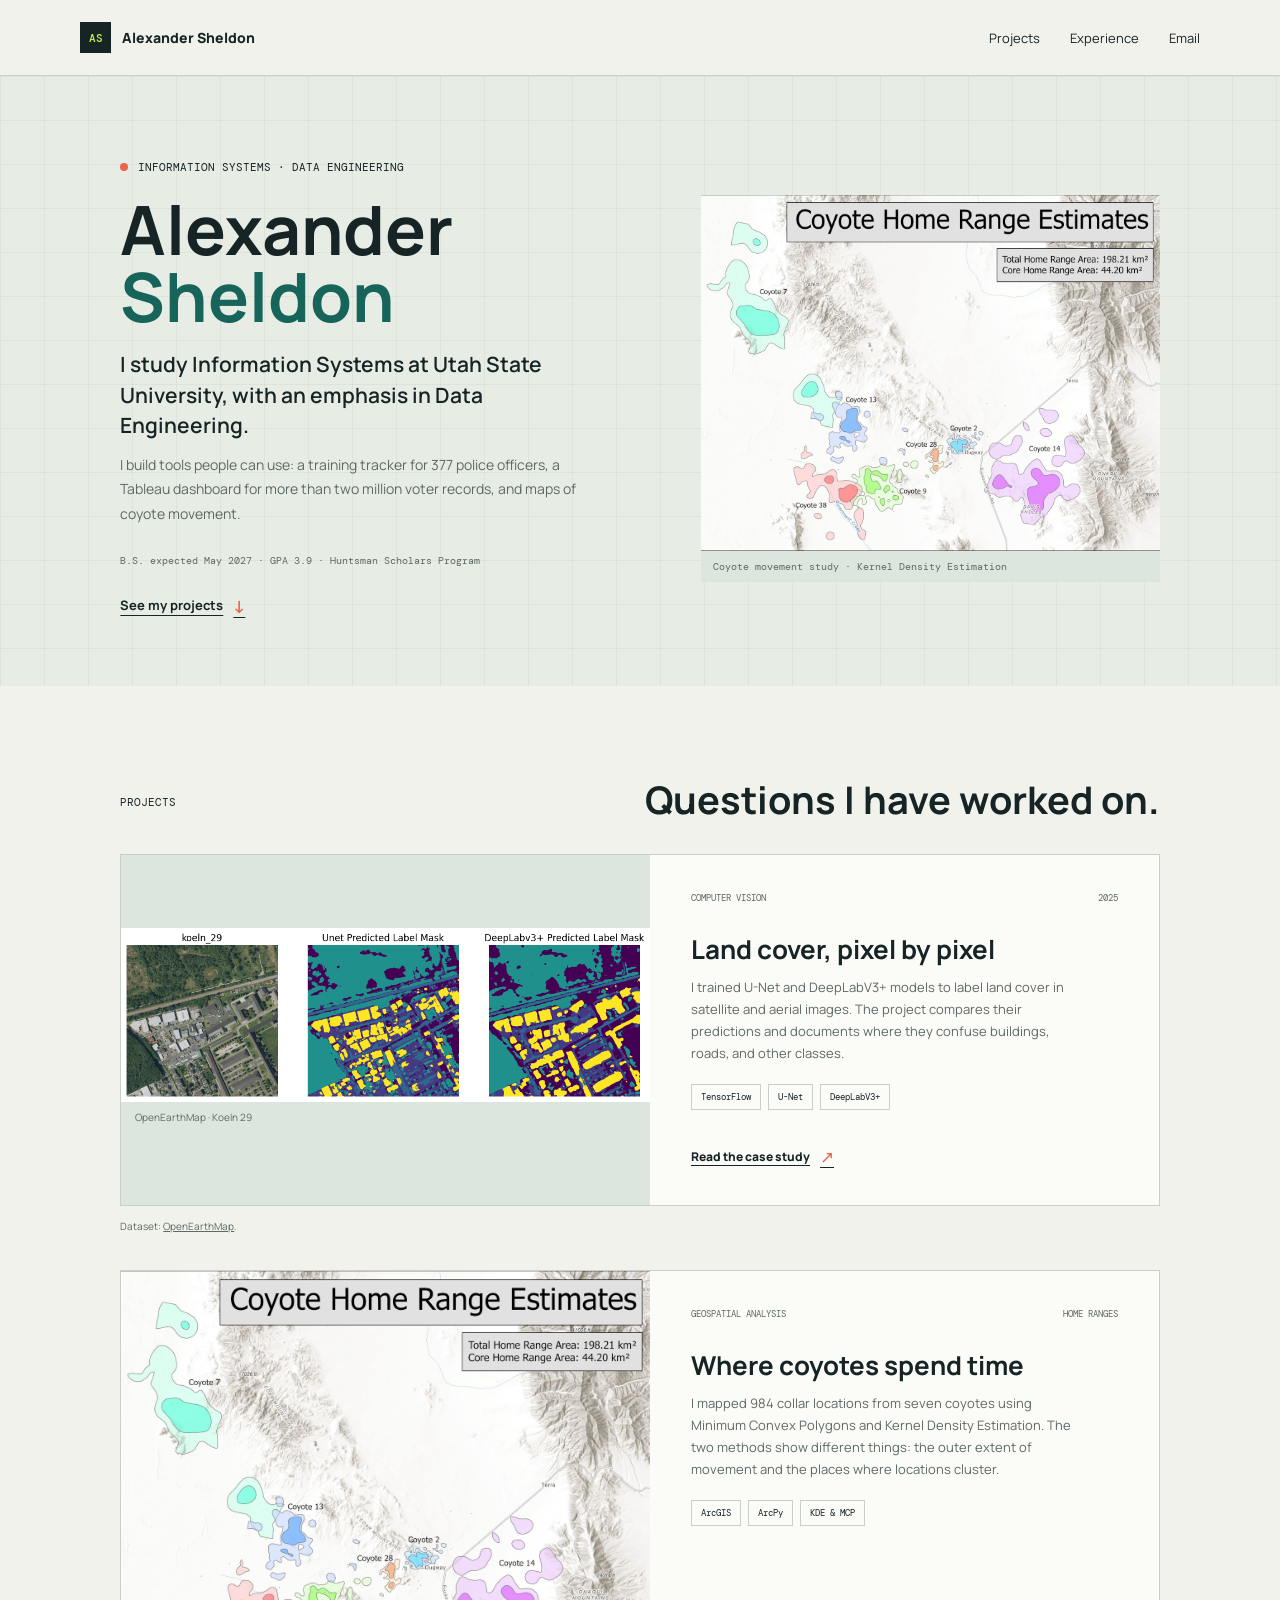
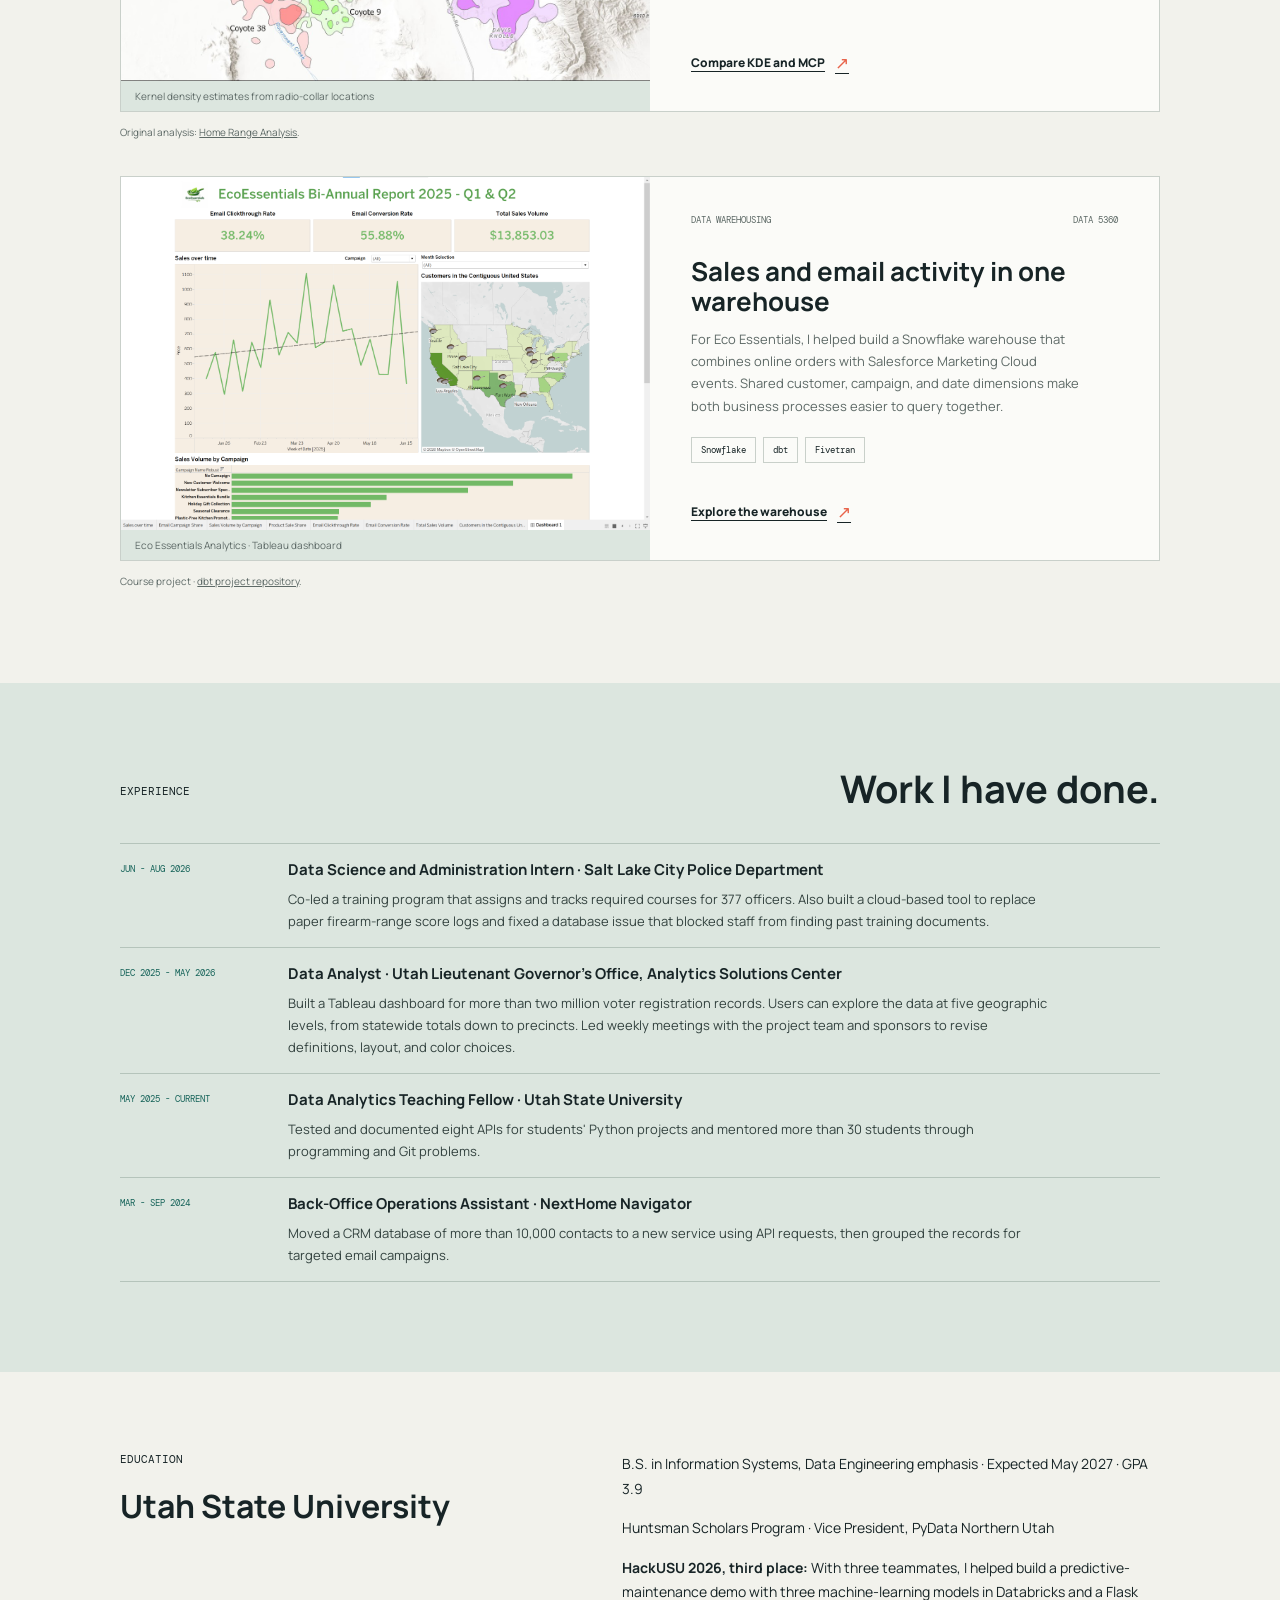
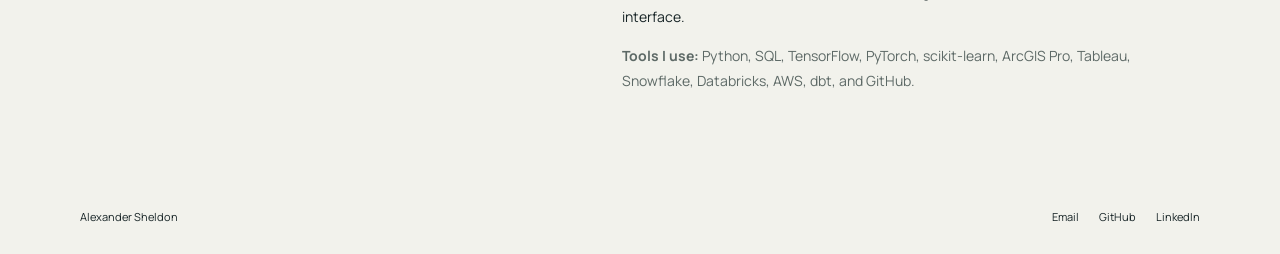
==== commit cee804df: "adding snowflake project" ====
--- a/index.html
+++ b/index.html
@@ -78,6 +78,22 @@
         </div>
       </article>
       <p class="attribution-note">Original analysis: <a href="https://sites.google.com/view/alexandersheldon-portfolio/home-range-analysis-a-geospatial-analysis-of-coyote-movement-patterns">Home Range Analysis</a>.</p>
+      <article class="project-feature project-feature-secondary">
+        <figure class="project-image project-image-dark">
+          <img src="assets/ecoessentials-tableau-dashboard.png" alt="Tableau dashboard for Eco Essentials sales and marketing email activity, connected to the Snowflake warehouse.">
+          <figcaption>Eco Essentials Analytics &middot; Tableau dashboard</figcaption>
+        </figure>
+        <div class="project-summary">
+          <div class="project-meta mono-label"><span>DATA WAREHOUSING</span><span>DATA 5360</span></div>
+          <h3>Sales and email activity in one warehouse</h3>
+          <p>For Eco Essentials, I helped build a Snowflake warehouse that combines online orders with Salesforce Marketing Cloud events. Shared customer, campaign, and date dimensions make both business processes easier to query together.</p>
+          <div class="tag-row" aria-label="Project tools">
+            <span>Snowflake</span><span>dbt</span><span>Fivetran</span>
+          </div>
+          <a class="arrow-link" href="projects/ecoessentials-warehouse/index.html">Explore the warehouse <span aria-hidden="true">&#8599;</span></a>
+        </div>
+      </article>
+      <p class="attribution-note">Course project &middot; <a href="https://github.com/clairejo735/data-5360-dbt">dbt project repository</a>.</p>
     </section>
 
     <section class="experience-section" id="experience" aria-labelledby="experience-title">
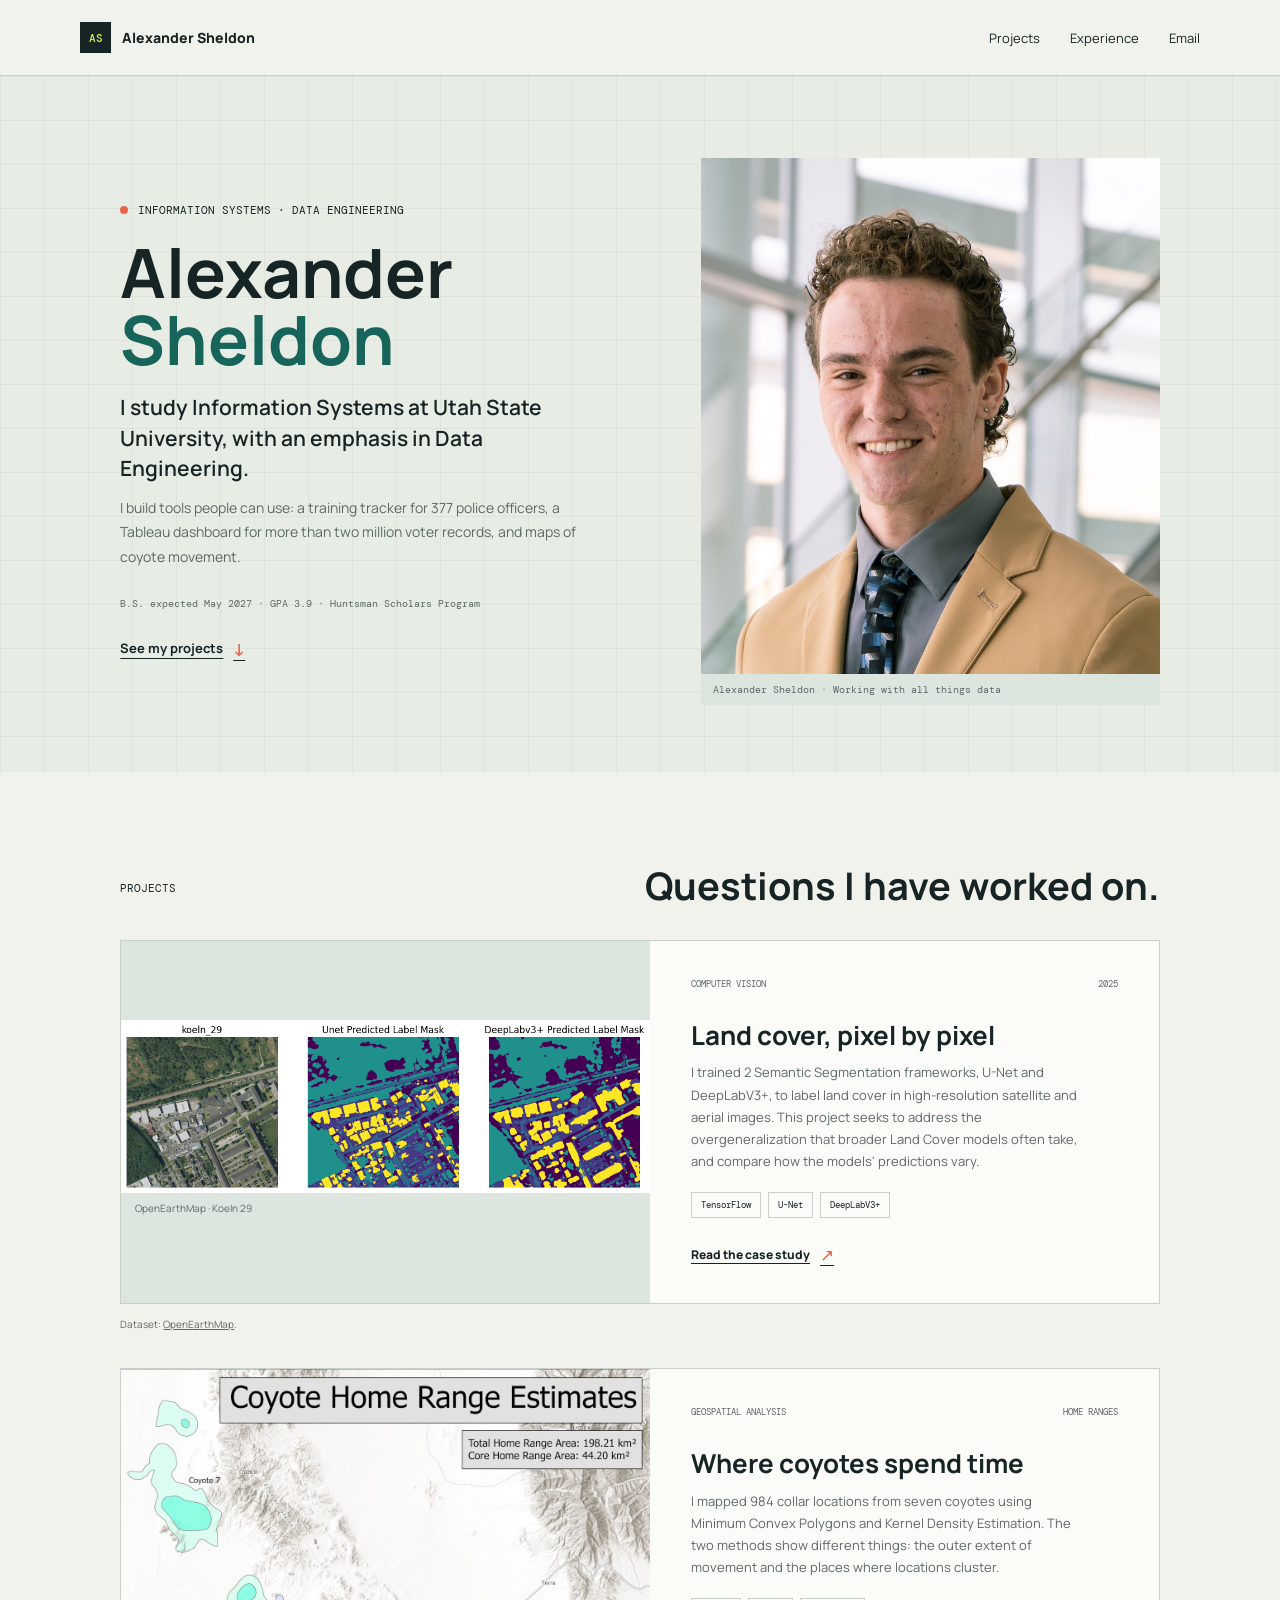
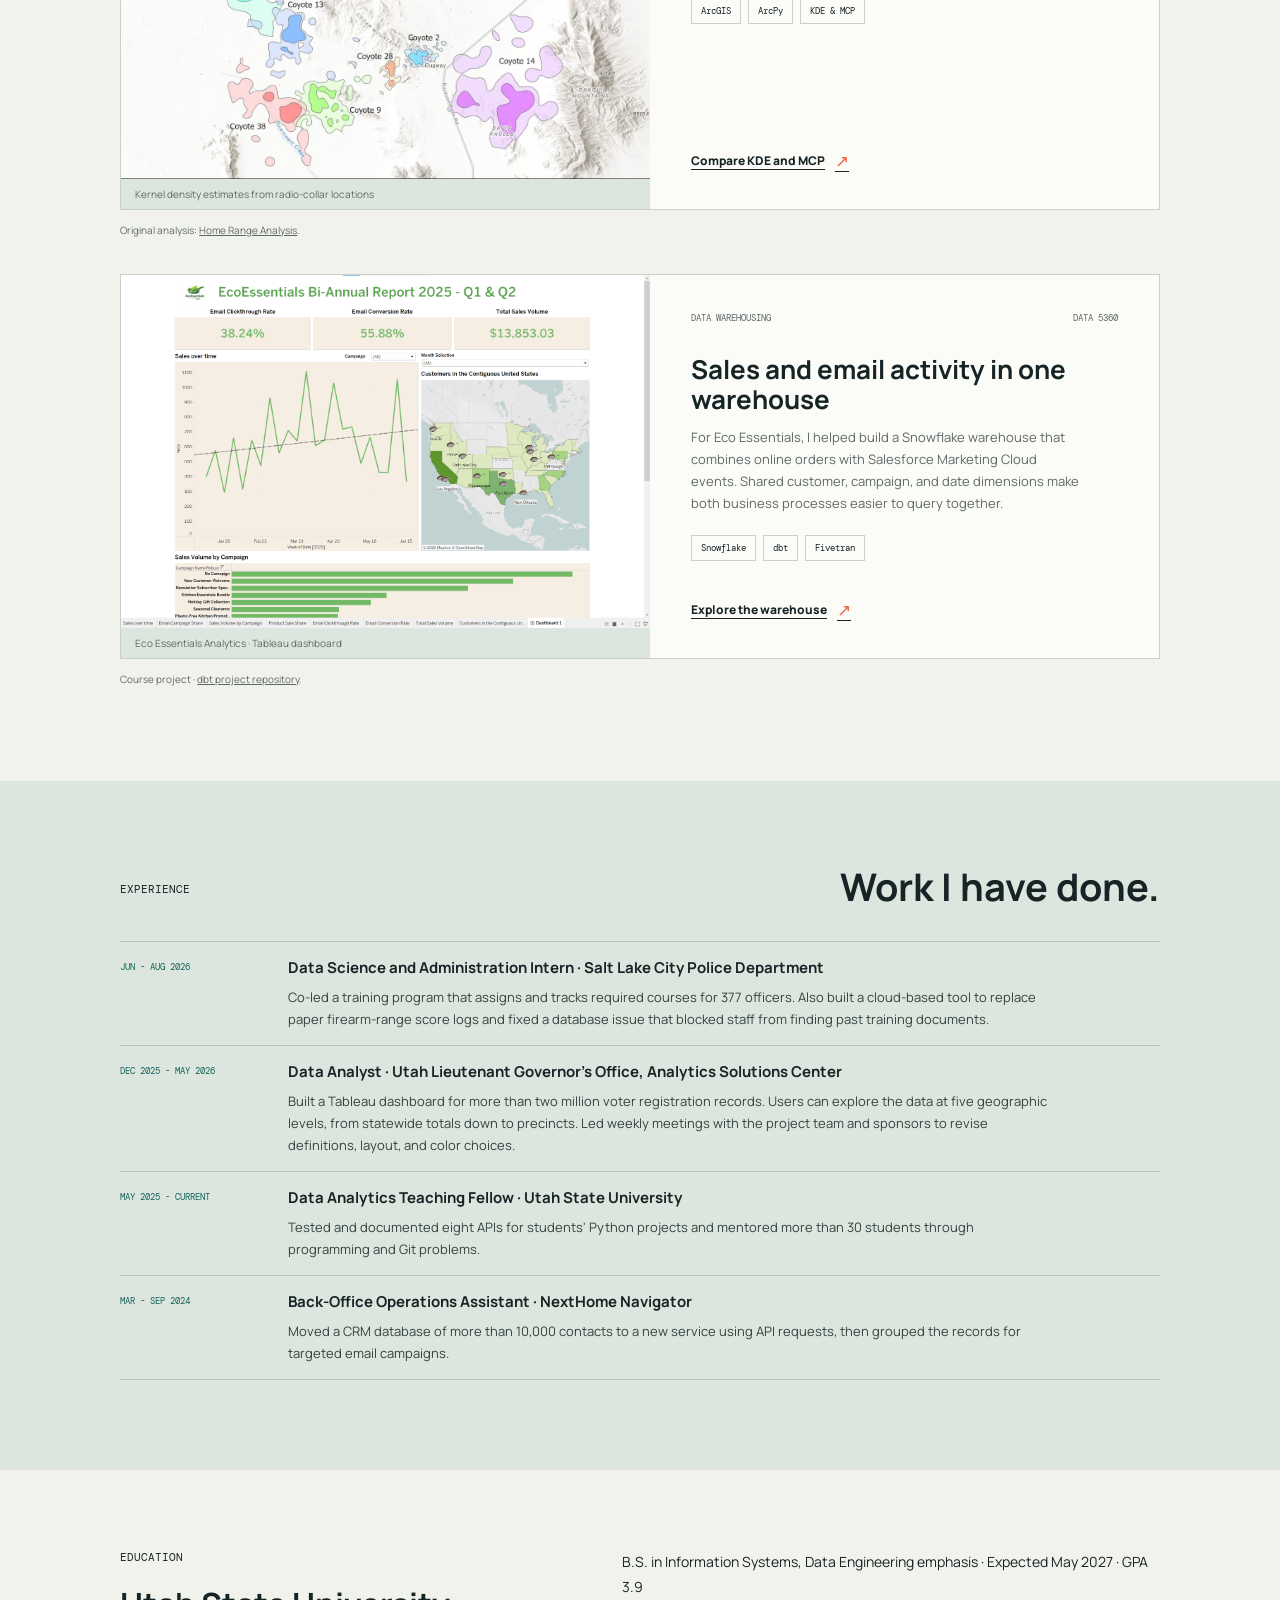
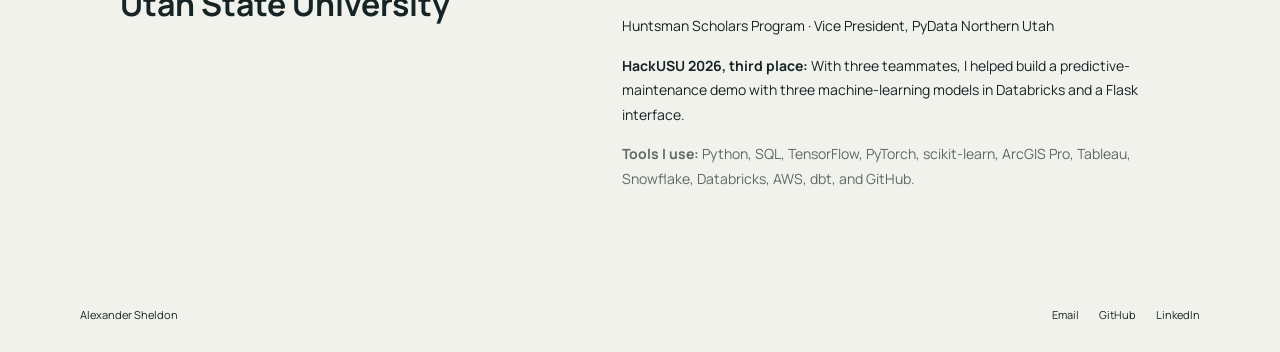
==== commit ac609548: "updating the portfolio index page" ====
--- a/index.html
+++ b/index.html
@@ -36,8 +36,8 @@
         <a class="text-link" href="#work">See my projects <span aria-hidden="true">&darr;</span></a>
       </div>
       <figure class="intro-visual">
-        <img src="assets/kde-estimates.jpg" alt="Kernel density home-range estimates mapped from coyote tracking locations.">
-        <figcaption>Coyote movement study &middot; Kernel Density Estimation</figcaption>
+        <img src="assets\Headshot-2-Cropped.jpg" alt="Alexander Sheldon">
+        <figcaption>Alexander Sheldon &middot; Working with all things data</figcaption>
       </figure>
     </section>
 
@@ -54,7 +54,7 @@
         <div class="project-summary">
           <div class="project-meta mono-label"><span>COMPUTER VISION</span><span>2025</span></div>
           <h3>Land cover, pixel by pixel</h3>
-          <p>I trained U-Net and DeepLabV3+ models to label land cover in satellite and aerial images. The project compares their predictions and documents where they confuse buildings, roads, and other classes.</p>
+          <p>I trained 2 Semantic Segmentation frameworks, U-Net and DeepLabV3+, to label land cover in high-resolution satellite and aerial images. This project seeks to address the overgeneralization that broader Land Cover models often take, and compare how the models' predictions vary.</p>
           <div class="tag-row" aria-label="Project methods">
             <span>TensorFlow</span><span>U-Net</span><span>DeepLabV3+</span>
           </div>
